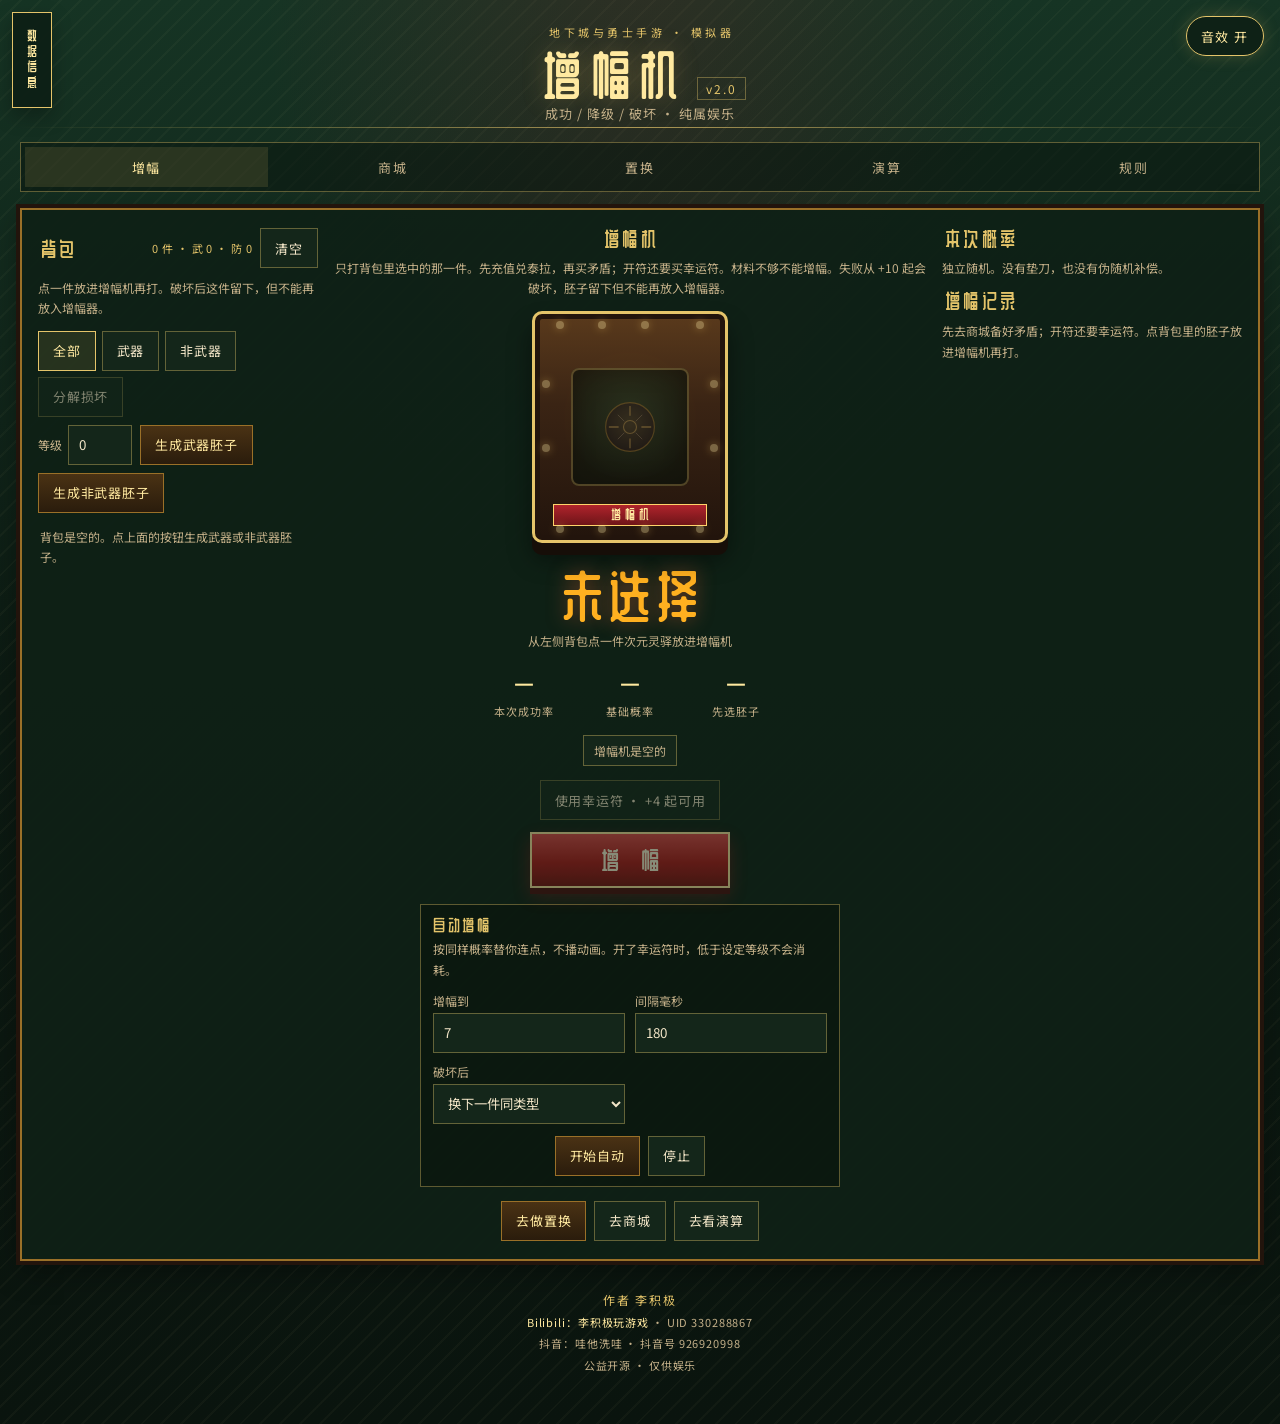
==== index.html @ d0765937 "Release v2.0 with coupon and tera shops, recharge wallet, and a data sidebar. Co-authored-by: Cursor" ====
<!DOCTYPE html>
<html lang="zh-CN">
<head>
  <meta charset="UTF-8" />
  <meta name="viewport" content="width=device-width, initial-scale=1.0, viewport-fit=cover" />
  <meta name="theme-color" content="#0c1a12" />
  <title>增幅机 · DNF 手游</title>
  <meta name="description" content="DNF 手游增幅机。只增幅次元灵驿，成功 / 降级 / 破坏。仅供娱乐。" />
  <link rel="preconnect" href="https://fonts.googleapis.com" />
  <link rel="preconnect" href="https://fonts.gstatic.com" crossorigin />
  <link href="https://fonts.googleapis.com/css2?family=Noto+Sans+SC:wght@400;600&family=ZCOOL+QingKe+HuangYou&display=swap" rel="stylesheet" />
  <link rel="stylesheet" href="css/styles.css" />
</head>
<body>
  <button type="button" class="sfx-toggle" id="btn-sfx" title="循环：开 / 低 / 关">音效 开</button>
  <aside class="hud-sidebar is-min" id="hudSidebar">
    <button type="button" class="hud-rail" id="btnHudRail" aria-expanded="false" title="展开数据信息">
      <span>数据信息</span>
    </button>
    <div class="hud-sidebar-panel">
      <div class="hud-sidebar-top">
        <strong>数据信息</strong>
        <button type="button" class="hud-fold" id="btnHudFold">收起</button>
      </div>
      <section class="hud-section">
        <h3>资产</h3>
        <div class="wallet-list" id="assetBox">
          <div class="pill">点券 <span class="num" id="walCoupon">0</span></div>
          <div class="pill">装扮合成器 <span class="num" id="walSynth">0</span></div>
          <div class="pill">持有泰拉 <span class="num" id="walTera">0</span></div>
          <div class="pill">矛盾 <span class="num" id="walCrystal">0</span></div>
          <div class="pill">幸运符 <span class="num" id="walCharm">0</span></div>
          <div class="pill">已充值 RMB <span class="num" id="walRmb">0</span></div>
          <button type="button" class="btn danger hud-clear" id="btnClearWallet">清空资产</button>
        </div>
      </section>
      <section class="hud-section">
        <h3>消耗统计</h3>
        <div class="wallet-list" id="spentBox">
          <div class="pill">已消耗矛盾 <span class="num" id="spentCrystal">0</span></div>
          <div class="pill">已消耗幸运符 <span class="num" id="spentCharm">0</span></div>
          <div class="pill">预估消耗泰拉 <span class="num" id="spentTera">0</span></div>
          <div class="pill">约等于装扮合成器 <span class="num" id="spentSynth">—</span></div>
          <div class="pill">预估消耗 RMB <span class="num" id="spentRmb">—</span></div>
        </div>
      </section>
    </div>
  </aside>
  <div class="hud-backdrop" id="hudBackdrop" hidden></div>
  <div class="app">
    <header class="hero">
      <div class="eyebrow">地下城与勇士手游 · 模拟器</div>
      <div class="hero-title">
        <h1>增幅机</h1>
        <span class="ver">v2.0</span>
      </div>
      <p>成功 / 降级 / 破坏 · 纯属娱乐</p>
    </header>
    <div class="ornament"></div>

    <nav class="tabs">
      <button class="active" data-tab="amp">增幅</button>
      <button data-tab="shop">商城</button>
      <button data-tab="swap">置换</button>
      <button data-tab="calc">演算</button>
      <button data-tab="rules">规则</button>
    </nav>

    <section id="panel-amp" class="panel active">
      <div class="layout">
        <div class="col bag-col">
          <div class="bag-head">
            <h2>背包</h2>
            <span class="bag-summary" id="bagSummary"></span>
            <button type="button" class="btn danger" id="btnClear">清空</button>
          </div>
          <p class="hint">点一件放进增幅机再打。破坏后这件留下，但不能再放入增幅器。</p>
          <div class="bag-filters">
            <button type="button" class="btn active" data-bag-filter="all">全部</button>
            <button type="button" class="btn" data-bag-filter="weapon">武器</button>
            <button type="button" class="btn" data-bag-filter="gear">非武器</button>
            <button type="button" class="btn danger" id="btnDropBroken" disabled>分解损坏</button>
          </div>
          <div class="btn-row gen-row">
            <label class="gen-lv">等级
              <input type="number" id="genLevel" min="0" max="20" value="0" />
            </label>
            <button type="button" class="btn gold" id="btnGenW">生成武器胚子</button>
            <button type="button" class="btn gold" id="btnGenG">生成非武器胚子</button>
          </div>
          <div id="inventory" class="inventory"></div>
        </div>

        <div class="forge" id="stage">
          <div class="forge-title">增幅机</div>
          <p class="hint">只打背包里选中的那一件。先充值兑泰拉，再买矛盾；开符还要买幸运符。材料不够不能增幅。失败从 +10 起会破坏，胚子留下但不能再放入增幅器。</p>
          <div class="result-pop" id="pop"></div>
          <div class="altar empty" id="eqIcon">
            <div class="altar-marquee" aria-hidden="true">
              <i></i><i></i><i></i><i></i><i></i><i></i>
              <i></i><i></i><i></i><i></i><i></i><i></i>
            </div>
            <div class="altar-glow"></div>
            <div class="altar-core">
              <svg id="eqSvg" viewBox="0 0 96 96" fill="none"></svg>
            </div>
            <div class="altar-base">增幅机</div>
          </div>
          <div class="amp-lv num" id="ampLv">+0</div>
          <div class="amp-sub" id="ampSub"></div>
          <div class="rate-box">
            <div><b class="num" id="rateNow">100%</b><span>本次成功率</span></div>
            <div><b class="num" id="rateBase">100%</b><span>基础概率</span></div>
            <div><b class="num" id="failTxt">必成</b><span id="failHint">本档必成</span></div>
          </div>
          <div class="costs" id="costRow"></div>
          <div class="btn-row center-row">
            <button type="button" class="btn" id="btnCharm">使用幸运符 · 关</button>
          </div>
          <button type="button" class="btn gold btn-amp" id="btnAmp">增 幅</button>
          <div class="auto-box">
            <div class="auto-head">自动增幅</div>
            <p class="hint">按同样概率替你连点，不播动画。开了幸运符时，低于设定等级不会消耗。</p>
            <div class="form-grid auto-grid">
              <label>增幅到
                <input type="number" id="autoTarget" min="1" max="20" value="7" />
              </label>
              <label>间隔毫秒
                <input type="number" id="autoDelay" min="0" max="2000" value="180" />
              </label>
              <label id="autoCharmFromWrap" hidden>几级前不用符
                <input type="number" id="autoCharmFrom" min="0" max="20" value="4" />
              </label>
              <label>破坏后
                <select id="autoDestroy">
                  <option value="replace">换下一件同类型</option>
                  <option value="stop">停止</option>
                </select>
              </label>
            </div>
            <div class="btn-row center-row tight-row">
              <button type="button" class="btn gold" id="btnAuto">开始自动</button>
              <button type="button" class="btn" id="btnStop">停止</button>
            </div>
          </div>
          <div class="btn-row center-row jump-row">
            <button type="button" class="btn gold" data-go-tab="swap">去做置换</button>
            <button type="button" class="btn" data-go-tab="shop">去商城</button>
            <button type="button" class="btn" data-go-tab="calc">去看演算</button>
          </div>
        </div>

        <div class="side">
          <h2>本次概率</h2>
          <p class="hint" id="oddsHint">独立随机。没有垫刀，也没有伪随机补偿。</p>
          <h2>增幅记录</h2>
          <div id="log" class="history"></div>
        </div>
      </div>
    </section>

    <section id="panel-shop" class="panel">
      <div class="block">
        <h2>行情</h2>
        <p class="hint">自己填单价，保存后全局生效。合成器标价打 9 折是到手泰拉；矛盾和幸运符按这里的单价用泰拉买。</p>
        <p class="market-summary" id="marketSummary"></p>
        <div class="market-grid">
          <label>矛盾价值泰拉
            <input type="number" id="mktCrystal" min="0" step="1" inputmode="decimal" />
          </label>
          <label>幸运符价值泰拉
            <input type="number" id="mktCharm" min="0" step="1" inputmode="decimal" />
          </label>
          <label>装扮合成器价值泰拉
            <input type="number" id="mktSynth" min="0" step="1" inputmode="decimal" />
          </label>
        </div>
        <div class="btn-row tight-row">
          <button type="button" class="btn gold" id="btnMarketOk">保存行情</button>
        </div>
      </div>
      <div class="block">
        <h2>假充值</h2>
        <p class="hint">点一下立刻到账，不走真实支付。</p>
        <div class="recharge-grid" id="rechargeBox"></div>
      </div>
      <div class="block" id="shopBuyArea">
        <h2>点券商城</h2>
        <p class="hint">用点券买。当前只卖装扮合成器，后续商品也加在这里。</p>
        <div class="goods-grid" id="shopGoodsCoupon"></div>
        <h2 class="block-sub">泰拉商城</h2>
        <p class="hint">用持有泰拉买。单价按上面行情，没填的买不了。</p>
        <div class="goods-grid" id="shopGoodsTera"></div>
      </div>
      <div class="block">
        <h2>兑换泰拉</h2>
        <p class="hint">用装扮合成器兑泰拉。到手 = 合成器价值泰拉 × 0.9。先保存行情再兑。</p>
        <div class="exchange-box">
          <p class="exchange-meta" id="exPreview"></p>
          <div class="exchange-row">
            <label>兑换数量
              <input type="number" id="exQty" min="1" max="999" value="1" inputmode="numeric" />
            </label>
            <button type="button" class="btn gold" id="btnExchange">兑换泰拉</button>
          </div>
        </div>
      </div>
    </section>

    <section id="panel-swap" class="panel">
      <h2>增幅等级置换</h2>
      <p class="hint">点每个部位上的「置换」，从背包里选一件同类型且等级更高的胚子。等级数字可以自己改，方便试。互换后双方对调，胚子留在背包里。</p>
      <p class="hint" id="swapPickHint">点下面的部位开始选。</p>
      <div class="slots" id="slotGrid"></div>
      <div class="btn-row jump-row">
        <button type="button" class="btn" data-go-tab="amp">回增幅机</button>
      </div>
    </section>

    <section id="panel-calc" class="panel">
      <h2>期望消耗演算</h2>
      <p class="hint">按你填的类型、件数、起始和目标来算。破坏后新胚子从 0 重来；置换后胚子回到起始等级，下一件接着打。开了幸运符时，低于设定等级不会消耗。中位数比平均数更接近普通人的花费。泰拉、合成器和人民币按行情里填的单价折算。</p>
      <div class="preset-grid" id="mcPresets"></div>
      <div class="form-grid">
        <label>胚子类型
          <select id="mcType">
            <option value="weapon">武器</option>
            <option value="gear">非武器</option>
          </select>
        </label>
        <label>演算几件
          <input type="number" id="mcCount" min="1" max="12" value="1" />
        </label>
        <label>起始等级
          <input type="number" id="mcStart" min="0" max="19" value="0" />
        </label>
        <label>目标等级
          <input type="number" id="mcTarget" min="1" max="20" value="10" />
        </label>
        <label>模拟次数
          <select id="mcRuns"></select>
        </label>
        <label id="mcCharmFromWrap" hidden>几级前不用符
          <input type="number" id="mcCharmFrom" min="0" max="20" value="4" />
        </label>
      </div>
      <div class="btn-row">
        <button type="button" class="btn" id="btnMcCharm">演算用幸运符 · 关</button>
        <button type="button" class="btn gold" id="btnMc">计算期望</button>
      </div>
      <div class="metric" id="mcOut"></div>
      <div class="mc-advice" id="mcAdvice" hidden></div>
    </section>

    <section id="panel-rules" class="panel">
      <h2>模拟规则</h2>
      <div class="rules">
        <p><b>对象</b>：装备不能直接增幅，只打次元灵驿，再把等级置换到身上。</p>
        <p><b>三种结果</b>：成功 +1；失败按档位降级或破坏。没有「维持」。破坏后胚子留在背包，不能再放进增幅机，材料不返还。0～3 必成；4～6 失败降 1 级；7～9 失败降 3 级；10 起失败破坏。</p>
        <p><b>幸运符</b>：+4 起可用。12 级前 +5%，12 上 13 起基础 20%、带符 22%。消耗：10 级前每级 1 张，10～12 每级 2 张，12～16 每级 4 张，16～20 每级 8 张。</p>
        <p><b>置换</b>：部位对应（武器胚子只能换武器），且胚子等级必须更高。互换后对调，胚子留下。</p>
        <p><b>矛盾消耗</b>：按规则表逐档扣除。灰色行为估算值。金币按矛盾×2000 计算。</p>
        <p><b>随机</b>：每次独立抽样，无垫刀、无补偿池。</p>
        <p><b>充值 / 商城</b>：假充值点一下到账点券。点券商城买装扮合成器，合成器打 9 折兑泰拉；泰拉商城按行情买矛盾和幸运符。增幅要先有对应材料，不够不能打。清空背包不会清资产。</p>
      </div>
      <div class="value-table-wrap">
        <table class="value-table" id="offTable"></table>
      </div>
    </section>

    <footer class="note">
      <p class="note-author">作者 李积极</p>
      <p><a href="https://space.bilibili.com/330288867" target="_blank" rel="noopener noreferrer">Bilibili：李积极玩游戏</a> · UID 330288867</p>
      <p>抖音：哇他洗哇 · 抖音号 926920998</p>
      <p>公益开源 · 仅供娱乐</p>
    </footer>
  </div>

  <div class="swap-overlay" id="swapOverlay" hidden>
    <div class="swap-overlay-bg" id="swapOverlayBg"></div>
    <div class="swap-pick-card">
      <div class="swap-pick-head">
        <h3 id="swapPickTitle">选择胚子</h3>
        <p class="hint" id="swapPickSub"></p>
      </div>
      <div class="swap-pick-list" id="swapPickList"></div>
      <button type="button" class="btn" id="btnCloseSwapPick">取消</button>
    </div>
  </div>
  <div class="max20-flash" id="max20Flash" hidden>
    <div class="fx-burst max20-burst"></div>
    <div class="fx-burst max20-burst-2"></div>
    <div class="fx-rays max20-rays"></div>
    <div class="fx-ring max20-ring"></div>
    <div class="fx-ring max20-ring delay-a"></div>
    <div class="fx-ring max20-ring delay-b"></div>
    <div class="max20-sparks" id="max20Sparks"></div>
    <div class="max20-mark-wrap">
      <div class="max20-mark-sub">增幅盖印</div>
      <div class="max20-mark">+20</div>
      <div class="max20-mark-foot">MAX AMPLIFY</div>
    </div>
  </div>
  <div class="toast" id="toast"></div>
  <div class="amp-overlay" id="ampOverlay" hidden>
    <div class="amp-overlay-bg" id="ampOverlayBg"></div>
    <div class="amp-anim" id="ampAnim">
      <div class="amp-rings">
        <i></i><i></i><i></i>
      </div>
      <div class="amp-anim-title">增幅中</div>
      <div class="amp-anim-meta" id="ampAnimMeta"></div>
      <button type="button" class="btn" id="btnSkipAnim">跳过动画</button>
    </div>
    <div class="amp-result" id="ampResult" hidden>
      <div class="amp-result-card" id="ampResultCard">
        <div class="amp-result-seal" id="ampResultSeal"></div>
        <div class="amp-result-eyebrow" id="ampResultEyebrow">增幅结果</div>
        <div class="amp-result-title" id="ampResultTitle"></div>
        <div class="amp-result-lv num" id="ampResultLv">
          <span id="ampResultFrom"></span>
          <em id="ampResultArrow">→</em>
          <span id="ampResultTo"></span>
        </div>
        <div class="amp-result-meta" id="ampResultMeta"></div>
        <button type="button" class="btn gold" id="btnCloseResult">确定</button>
      </div>
    </div>
  </div>
  <script src="js/config.js"></script>
  <script src="js/data.js"></script>
  <script src="js/engine.js"></script>
  <script src="js/sfx.js"></script>
  <script src="js/app.js"></script>
</body>
</html>
---- css/styles.css ----
:root {
  --bg-0: #0c1a12;
  --bg-1: #12301f;
  --wood: #3a2414;
  --wood-deep: #22140c;
  --ink: #f3e6c8;
  --ink-dim: #c4b089;
  --gold: #e4c46a;
  --gold-bright: #ffe9a0;
  --gold-deep: #9a7028;
  --line: rgba(228, 196, 106, 0.38);
  --panel: rgba(14, 32, 22, 0.94);
  --danger: #ff5a5a;
  --ok: #8fd18f;
  --down: #8ab4ff;
  --amp: #ffb020;
  --felt-red: #8a1c24;
  --display: "ZCOOL QingKe HuangYou", "Noto Sans SC", sans-serif;
}

* { box-sizing: border-box; margin: 0; padding: 0; }
html { -webkit-text-size-adjust: 100%; text-size-adjust: 100%; }
html, body {
  min-height: 100%;
  color: var(--ink);
  font-family: "Noto Sans SC", "Source Han Sans SC", "PingFang SC", sans-serif;
  background:
    radial-gradient(ellipse at 50% -10%, rgba(138, 28, 36, 0.22), transparent 42%),
    repeating-linear-gradient(135deg, rgba(255, 233, 160, 0.03) 0 2px, transparent 2px 14px),
    linear-gradient(180deg, #163424 0%, #0c1a12 48%, #0a140e 100%);
}
body { overflow-x: hidden; }
button, a, input, select { -webkit-tap-highlight-color: transparent; }
.num { font-variant-numeric: tabular-nums; }

.app {
  position: relative;
  z-index: 1;
  max-width: 1440px;
  margin: 0 auto;
  padding: 16px 20px 48px;
}

.ornament {
  height: 1px;
  background: linear-gradient(90deg, transparent, var(--gold), transparent);
  opacity: 0.7;
}

header.hero {
  display: flex;
  flex-direction: column;
  align-items: center;
  text-align: center;
  width: 100%;
  padding: 8px 8px 4px;
}
header.hero .eyebrow {
  letter-spacing: 0.32em;
  text-indent: 0.32em;
  font-size: 11px;
  color: var(--gold);
}
.hero-title {
  display: flex;
  align-items: baseline;
  justify-content: center;
  gap: 10px;
  flex-wrap: wrap;
  margin: 8px 0 4px;
}
header.hero h1 {
  font-family: var(--display);
  font-size: clamp(28px, 6vw, 52px);
  font-weight: 400;
  letter-spacing: 0.16em;
  text-indent: 0.16em;
  color: var(--gold-bright);
  text-shadow: 0 0 24px rgba(214, 177, 90, 0.28);
}
header.hero .ver {
  font-size: 12px;
  letter-spacing: 0.16em;
  color: var(--gold);
  border: 1px solid var(--line);
  padding: 2px 8px;
}
header.hero p {
  color: var(--ink-dim);
  font-size: 13px;
  letter-spacing: 0.08em;
}
.hud-sidebar {
  position: fixed;
  z-index: 25;
  top: max(12px, env(safe-area-inset-top));
  left: max(12px, env(safe-area-inset-left));
  display: flex;
  align-items: stretch;
  max-height: calc(100dvh - 24px - env(safe-area-inset-top) - env(safe-area-inset-bottom));
}
.hud-rail {
  appearance: none;
  width: 40px;
  flex: 0 0 40px;
  border: 1px solid var(--gold);
  background: rgba(14, 32, 22, 0.96);
  color: var(--gold-bright);
  font: inherit;
  font-family: var(--display);
  font-size: 13px;
  letter-spacing: 0.2em;
  cursor: pointer;
  display: flex;
  flex-direction: column;
  align-items: center;
  justify-content: center;
  gap: 20px;
  padding: 16px 0;
  box-shadow: 0 8px 20px rgba(0, 0, 0, 0.28);
}
.hud-rail span {
  writing-mode: vertical-rl;
  text-orientation: mixed;
}
.hud-sidebar-panel {
  display: none;
  width: min(260px, calc(100vw - 64px));
  max-height: inherit;
  overflow: auto;
  -webkit-overflow-scrolling: touch;
  background: rgba(14, 32, 22, 0.97);
  border: 1px solid var(--gold);
  border-left: 0;
  box-shadow: 0 8px 24px rgba(0, 0, 0, 0.32);
  padding: 12px;
}
.hud-sidebar:not(.is-min) .hud-sidebar-panel { display: block; }
.hud-backdrop {
  position: fixed;
  inset: 0;
  z-index: 24;
  background: rgba(6, 8, 10, 0.42);
}
.hud-sidebar-top {
  display: flex;
  align-items: center;
  justify-content: space-between;
  gap: 8px;
  margin-bottom: 12px;
}
.hud-sidebar-top strong {
  font-family: var(--display);
  font-weight: 400;
  letter-spacing: 0.18em;
  color: var(--gold-bright);
}
.hud-fold {
  appearance: none;
  border: 1px solid var(--line);
  background: #14261a;
  color: var(--ink);
  min-height: 36px;
  padding: 6px 12px;
  font: inherit;
  font-size: 12px;
  cursor: pointer;
}
.hud-fold:hover {
  border-color: var(--gold);
  color: var(--gold-bright);
}
.hud-section + .hud-section { margin-top: 16px; }
.hud-section h3 {
  font-family: var(--display);
  font-size: 15px;
  font-weight: 400;
  letter-spacing: 0.16em;
  color: var(--gold);
  margin-bottom: 8px;
}
.hud-section .wallet-list { margin-bottom: 0; }
.hud-section .pill {
  min-width: 0;
  justify-content: space-between;
  gap: 8px;
}
.hud-clear {
  width: 100%;
  justify-content: center;
  margin-top: 4px;
}

.market-summary {
  margin: 0 0 10px;
  font-size: 12px;
  color: var(--gold);
  letter-spacing: 0.04em;
  line-height: 1.6;
}
.market-grid {
  display: grid;
  grid-template-columns: repeat(3, 1fr);
  gap: 10px;
  margin: 4px 0 12px;
}
.market-grid label {
  display: flex;
  flex-direction: column;
  gap: 4px;
  font-size: 12px;
  color: var(--ink-dim);
}
.market-grid input {
  background: #14261a;
  border: 1px solid var(--line);
  color: var(--ink);
  min-height: 40px;
  padding: 8px 10px;
  font-family: inherit;
}
.market-actions {
  margin: 0;
}

.block {
  border: 1px solid var(--line);
  background: rgba(10, 22, 16, 0.5);
  padding: 14px 12px 12px;
  margin-bottom: 14px;
}
.block:last-child { margin-bottom: 0; }
.block .hint { margin-bottom: 10px; }
.block-sub { margin-top: 18px; }
.block .recharge-grid,
.block .goods-grid { margin-bottom: 0; }
.block .goods-grid + .block-sub { margin-top: 20px; }
.recharge-grid,
.goods-grid {
  display: grid;
  grid-template-columns: repeat(4, 1fr);
  gap: 10px;
  margin-bottom: 22px;
}
.recharge-card,
.goods-card {
  border: 1px solid var(--line);
  background: #14261a;
  padding: 14px 12px;
  text-align: center;
}
.recharge-card {
  appearance: none;
  color: inherit;
  font: inherit;
  min-height: 84px;
  cursor: pointer;
  transition: 0.15s ease;
}
.recharge-card:hover,
.recharge-card:focus-visible {
  border-color: var(--gold);
  box-shadow: inset 0 0 16px rgba(214, 177, 90, 0.12);
  transform: translateY(-1px);
}
.recharge-card .rmb {
  display: block;
  font-family: var(--display);
  font-size: 22px;
  letter-spacing: 0.08em;
  color: var(--gold-bright);
  margin-bottom: 4px;
}
.recharge-card .coupon {
  font-size: 12px;
  color: var(--ink-dim);
}
.goods-card {
  display: flex;
  flex-direction: column;
  align-items: stretch;
  gap: 8px;
  text-align: left;
}
.goods-card h3 {
  font-family: var(--display);
  font-size: 18px;
  font-weight: 400;
  letter-spacing: 0.1em;
  color: var(--gold-bright);
}
.goods-card .goods-desc {
  font-size: 12px;
  color: var(--ink-dim);
  line-height: 1.6;
}
.goods-card .goods-price {
  font-size: 13px;
  color: var(--gold);
}
.goods-card .goods-buy {
  display: flex;
  gap: 8px;
  align-items: center;
}
.goods-card .goods-buy input {
  width: 80px;
  min-height: 40px;
  background: #0e1c14;
  border: 1px solid var(--line);
  color: var(--ink);
  padding: 8px 10px;
  font-family: inherit;
}
.exchange-box {
  border: 1px solid var(--line);
  background: #14261a;
  padding: 14px 12px;
}
.exchange-meta {
  font-size: 13px;
  color: var(--ink-dim);
  line-height: 1.7;
  margin-bottom: 12px;
}
.exchange-row {
  display: flex;
  flex-wrap: wrap;
  gap: 10px;
  align-items: flex-end;
}
.exchange-row label {
  display: flex;
  flex-direction: column;
  gap: 4px;
  font-size: 12px;
  color: var(--ink-dim);
}
.exchange-row input {
  width: 104px;
  min-height: 40px;
  background: #0e1c14;
  border: 1px solid var(--line);
  color: var(--ink);
  padding: 8px 10px;
  font-family: inherit;
}

.sfx-toggle {
  position: fixed;
  top: 16px;
  right: 16px;
  z-index: 40;
  min-height: 40px;
  border: 1px solid var(--gold);
  background: rgba(14, 32, 22, 0.94);
  color: var(--gold-bright);
  font: inherit;
  font-size: 13px;
  letter-spacing: 0.12em;
  padding: 8px 14px;
  border-radius: 999px;
  cursor: pointer;
  box-shadow: 0 0 16px rgba(214, 177, 90, 0.22);
}
.sfx-toggle.is-off {
  color: var(--ink-dim);
  border-color: rgba(154, 141, 116, 0.28);
}

.tabs {
  display: flex;
  justify-content: stretch;
  gap: 4px;
  margin: 14px 0 16px;
  flex-wrap: nowrap;
  overflow-x: auto;
  -webkit-overflow-scrolling: touch;
  padding: 4px;
  border: 1px solid var(--line);
  background: rgba(10, 22, 16, 0.55);
}
.tabs button {
  appearance: none;
  flex: 1 0 auto;
  min-width: 64px;
  min-height: 40px;
  border: 0;
  background: transparent;
  color: var(--ink-dim);
  padding: 8px 14px;
  letter-spacing: 0.14em;
  font-size: 13px;
  cursor: pointer;
  font-family: inherit;
  transition: 0.2s ease;
}
.tabs button.active,
.tabs button:hover {
  color: var(--gold-bright);
  background: rgba(214, 177, 90, 0.14);
}

.panel {
  display: none;
  background: var(--panel);
  border: 2px solid var(--gold-deep);
  padding: 18px 16px;
  position: relative;
  box-shadow: 0 0 0 4px var(--wood-deep), 0 10px 28px rgba(0, 0, 0, 0.35);
}
.panel::before,
.panel::after {
  content: "";
  position: absolute;
  width: 14px;
  height: 14px;
  border: 1px solid var(--gold-deep);
}
.panel::before { top: -1px; left: -1px; border-right: 0; border-bottom: 0; }
.panel::after { bottom: -1px; right: -1px; border-left: 0; border-top: 0; }
.panel.active { display: block; }

.layout {
  display: grid;
  grid-template-columns: 280px 1fr 300px;
  gap: 16px;
}
.layout > * { min-width: 0; }
.col h2, .side h2, .forge-title, .panel > h2, .block h2 {
  font-family: var(--display);
  font-size: 20px;
  font-weight: 400;
  letter-spacing: 0.16em;
  text-indent: 0.16em;
  color: var(--gold);
  margin-bottom: 10px;
}

.hint {
  font-size: 12px;
  color: var(--ink-dim);
  line-height: 1.7;
  margin-bottom: 12px;
}

.btn-row {
  display: flex;
  flex-wrap: wrap;
  gap: 8px;
  margin-bottom: 12px;
}
.center-row { justify-content: center; }
.tight-row { margin-bottom: 0; }
.jump-row { justify-content: center; margin-top: 14px; margin-bottom: 0; }
.gen-lv {
  display: inline-flex;
  align-items: center;
  gap: 6px;
  font-size: 12px;
  color: var(--ink-dim);
}
.gen-lv input {
  width: 64px;
  min-height: 40px;
  background: #14261a;
  border: 1px solid var(--line);
  color: var(--ink);
  padding: 8px 10px;
  font-family: inherit;
}

button.btn, select.btn, label.check {
  appearance: none;
  border: 1px solid var(--line);
  background: #14261a;
  color: var(--ink);
  min-height: 40px;
  padding: 8px 14px;
  font-size: 13px;
  letter-spacing: 0.06em;
  cursor: pointer;
  font-family: inherit;
  transition: 0.15s ease;
}
button.btn:hover {
  border-color: var(--gold);
  color: var(--gold-bright);
}
button.btn.gold {
  border-color: var(--gold-deep);
  color: var(--gold-bright);
  background: linear-gradient(180deg, #4a3214, #2a1c0c);
}
button.btn.gold:hover { box-shadow: 0 0 18px rgba(214, 177, 90, 0.25); }
button.btn.active {
  border-color: var(--gold);
  color: var(--gold-bright);
  background: rgba(214, 177, 90, 0.12);
}
button.btn.danger:hover { color: var(--danger); border-color: var(--danger); }
button.btn:disabled {
  opacity: 0.5;
  cursor: not-allowed;
  pointer-events: none;
}

label.check {
  display: inline-flex;
  align-items: center;
  gap: 8px;
  cursor: pointer;
}
label.check input { accent-color: var(--gold); }

.forge { text-align: center; position: relative; min-height: 460px; }

.altar {
  position: relative;
  width: 196px;
  height: 232px;
  margin: 8px auto 24px;
  display: grid;
  place-items: center;
  background: linear-gradient(180deg, #5a3a1c 0%, #3a2414 40%, #22140c 100%);
  border: 3px solid var(--gold);
  border-radius: 10px;
  box-shadow:
    inset 0 0 0 5px var(--wood-deep),
    0 12px 0 #160e08,
    0 16px 24px rgba(0, 0, 0, 0.45);
}
.altar-marquee {
  position: absolute;
  inset: 7px;
  pointer-events: none;
  z-index: 3;
}
.altar-marquee i {
  position: absolute;
  width: 8px;
  height: 8px;
  border-radius: 50%;
  background: #ffe9a0;
  box-shadow: 0 0 8px #ffd36b;
  animation: lamp 0.64s steps(2) infinite;
}
.altar-marquee i:nth-child(odd) { animation-delay: 0.32s; }
.altar-marquee i:nth-child(1) { top: 0; left: 8%; }
.altar-marquee i:nth-child(2) { top: 0; left: 32%; }
.altar-marquee i:nth-child(3) { top: 0; left: 56%; }
.altar-marquee i:nth-child(4) { top: 0; right: 8%; }
.altar-marquee i:nth-child(5) { top: 28%; right: 0; }
.altar-marquee i:nth-child(6) { top: 58%; right: 0; }
.altar-marquee i:nth-child(7) { bottom: 0; right: 8%; }
.altar-marquee i:nth-child(8) { bottom: 0; left: 56%; }
.altar-marquee i:nth-child(9) { bottom: 0; left: 32%; }
.altar-marquee i:nth-child(10) { bottom: 0; left: 8%; }
.altar-marquee i:nth-child(11) { top: 58%; left: 0; }
.altar-marquee i:nth-child(12) { top: 28%; left: 0; }
@keyframes lamp {
  0%, 49% { opacity: 1; }
  50%, 100% { opacity: 0.22; }
}
.altar.empty .altar-marquee i { animation: none; opacity: 0.35; }

.altar-glow {
  position: absolute;
  inset: 28px 24px 46px;
  border-radius: 8px;
  background: radial-gradient(circle, rgba(228, 196, 106, 0.22), transparent 70%);
  filter: blur(6px);
  pointer-events: none;
}
.altar-core {
  position: relative;
  z-index: 2;
  width: 118px;
  height: 118px;
  display: grid;
  place-items: center;
  border-radius: 8px;
  background:
    radial-gradient(circle at 50% 40%, rgba(22, 52, 34, 0.95), #07140c 72%);
  box-shadow:
    inset 0 0 0 2px rgba(228, 196, 106, 0.45),
    inset 0 0 22px rgba(0, 0, 0, 0.45);
}
.altar-core svg { width: 78px; height: 78px; }
.altar-base {
  position: absolute;
  left: 18px;
  right: 18px;
  bottom: 14px;
  height: 22px;
  background: linear-gradient(180deg, #b0242c, #6e1418);
  border: 1px solid #ffd36b;
  color: #ffe9a0;
  font-family: var(--display);
  font-size: 13px;
  letter-spacing: 0.28em;
  text-indent: 0.28em;
  line-height: 20px;
  text-align: center;
}

.altar.empty .altar-glow { opacity: 0.28; }
.altar.empty .altar-core { opacity: 0.6; }

.altar.weapon .altar-core {
  box-shadow:
    inset 0 0 0 2px rgba(228, 196, 106, 0.55),
    0 0 18px rgba(228, 196, 106, 0.16);
}
.altar.gear .altar-core {
  box-shadow:
    inset 0 0 0 2px rgba(160, 180, 160, 0.45),
    0 0 16px rgba(80, 140, 100, 0.12);
}

.altar.s1 .altar-glow { background: radial-gradient(circle, rgba(214, 60, 60, 0.38), transparent 70%); }
.altar.s1 .altar-core { box-shadow: inset 0 0 0 2px rgba(255, 90, 70, 0.55), 0 0 20px rgba(214, 60, 60, 0.25); }
.altar.s2 .altar-glow { background: radial-gradient(circle, rgba(255, 70, 70, 0.5), transparent 70%); }
.altar.s2 .altar-core { box-shadow: inset 0 0 0 2px rgba(255, 90, 70, 0.7), 0 0 24px rgba(255, 70, 70, 0.3); }
.altar.s3 .altar-glow { background: radial-gradient(circle, rgba(255, 120, 60, 0.55), transparent 70%); }
.altar.s3 .altar-core { box-shadow: inset 0 0 0 2px rgba(255, 140, 70, 0.7), 0 0 26px rgba(255, 120, 60, 0.32); }
.altar.s4 .altar-glow { background: radial-gradient(circle, rgba(240, 200, 80, 0.55), transparent 70%); }
.altar.s4 .altar-core { box-shadow: inset 0 0 0 2px rgba(243, 217, 138, 0.8), 0 0 28px rgba(240, 200, 80, 0.35); }
.altar.s5 .altar-glow { background: radial-gradient(circle, rgba(255, 255, 240, 0.5), rgba(243, 217, 138, 0.2) 40%, transparent 72%); }
.altar.s5 .altar-core { box-shadow: inset 0 0 0 2px #f4f0e0, 0 0 30px rgba(255, 255, 255, 0.3); }

.altar.glow-green { --frame: #3ecf7a; --frame-rgb: 62, 207, 122; }
.altar.glow-violet { --frame: #b56bff; --frame-rgb: 181, 107, 255; }
.altar.glow-pink { --frame: #ff6bb5; --frame-rgb: 255, 107, 181; }
.altar.glow-gold { --frame: #f3d98a; --frame-rgb: 243, 217, 138; }
.altar.glow-prism { --frame: #ffd36b; --frame-rgb: 255, 214, 120; }
.altar.glow-green .altar-core,
.altar.glow-violet .altar-core,
.altar.glow-pink .altar-core,
.altar.glow-gold .altar-core,
.altar.glow-prism .altar-core {
  box-shadow:
    inset 0 0 0 2px var(--frame),
    0 0 0 1px rgba(var(--frame-rgb), 0.45),
    0 0 20px rgba(var(--frame-rgb), 0.38);
}
.altar.glow-green .altar-glow,
.altar.glow-violet .altar-glow,
.altar.glow-pink .altar-glow,
.altar.glow-gold .altar-glow {
  background: radial-gradient(circle, rgba(var(--frame-rgb), 0.42), transparent 70%);
}
.altar.glow-prism .altar-core {
  box-shadow:
    inset 0 0 0 2px #ffe38a,
    0 0 0 1px rgba(255, 154, 213, 0.5),
    0 0 16px rgba(255, 107, 181, 0.4),
    0 0 28px rgba(126, 200, 255, 0.28);
}
.altar.glow-prism .altar-glow {
  background:
    radial-gradient(circle at 35% 40%, rgba(255, 107, 154, 0.35), transparent 55%),
    radial-gradient(circle at 70% 55%, rgba(126, 200, 255, 0.32), transparent 55%),
    radial-gradient(circle, rgba(255, 227, 138, 0.28), transparent 70%);
}

.amp-lv {
  font-family: var(--display);
  font-size: 56px;
  letter-spacing: 0.08em;
  text-indent: 0.08em;
  color: var(--amp);
  text-shadow: 0 0 20px rgba(255, 106, 61, 0.4);
  line-height: 1;
  margin-top: 4px;
}
.amp-sub {
  color: var(--ink-dim);
  font-size: 12px;
  margin: 8px 0 14px;
  line-height: 1.7;
}
.amp-sub em { color: var(--gold-bright); font-style: normal; }

.rate-box {
  display: flex;
  justify-content: center;
  gap: 18px;
  margin-bottom: 14px;
}
.rate-box div { min-width: 88px; }
.rate-box b {
  display: block;
  font-size: 22px;
  color: var(--gold-bright);
}
.rate-box span { font-size: 11px; color: var(--ink-dim); letter-spacing: 0.08em; }

.costs {
  display: flex;
  justify-content: center;
  gap: 8px;
  flex-wrap: wrap;
  margin-bottom: 14px;
}
.cost {
  border: 1px solid var(--line);
  background: #14261a;
  padding: 6px 10px;
  font-size: 12px;
  color: var(--ink-dim);
}
.cost strong { color: var(--gold-bright); }
.cost.is-short,
.cost.is-short strong { color: var(--danger); }

button.btn.gold.btn-amp {
  min-width: 200px;
  padding: 14px 36px;
  font-size: 24px;
  letter-spacing: 0.36em;
  text-indent: 0.36em;
  font-family: var(--display);
  border-width: 2px;
  border-color: var(--gold-bright);
  color: #fff6d8;
  background: linear-gradient(180deg, #e04848, #b01818 55%, #7a1010);
  box-shadow: 0 6px 0 #4a0c0c, 0 8px 18px rgba(176, 24, 24, 0.45);
}
button.btn.gold.btn-amp:hover {
  color: #fff6d8;
  box-shadow: 0 4px 0 #4a0c0c, 0 8px 22px rgba(255, 90, 90, 0.4);
  transform: translateY(2px);
}

.auto-box {
  margin: 16px auto 0;
  max-width: 420px;
  text-align: left;
  border: 1px solid var(--line);
  background: rgba(10, 22, 14, 0.7);
  padding: 12px 12px 10px;
}
.auto-head {
  font-family: var(--display);
  letter-spacing: 0.16em;
  color: var(--gold);
  margin-bottom: 6px;
}
.auto-grid { grid-template-columns: 1fr 1fr; margin-bottom: 10px; }

.result-pop {
  position: absolute;
  top: 22%;
  left: 50%;
  transform: translate(-50%, -50%) scale(0.6);
  opacity: 0;
  pointer-events: none;
  font-family: var(--display);
  font-size: 42px;
  letter-spacing: 0.28em;
  z-index: 2;
}
.result-pop.show { animation: pop 0.85s ease forwards; }
.result-pop.ok { color: var(--gold-bright); }
.result-pop.down { color: var(--down); }
.result-pop.dead { color: var(--danger); }
@keyframes pop {
  0% { opacity: 0; transform: translate(-50%, -40%) scale(0.5); }
  25% { opacity: 1; transform: translate(-50%, -50%) scale(1.08); }
  70% { opacity: 1; }
  100% { opacity: 0; transform: translate(-50%, -70%) scale(1.15); }
}
.shake { animation: shake 0.35s ease; }
@keyframes shake {
  0%, 100% { transform: translateX(0); }
  25% { transform: translateX(-6px); }
  75% { transform: translateX(6px); }
}

.bag-head {
  display: flex;
  justify-content: space-between;
  align-items: center;
  gap: 8px;
  margin-bottom: 10px;
}
.bag-head h2 { margin-bottom: 0; flex: 1; }
.bag-summary {
  font-size: 11px;
  color: var(--gold);
  letter-spacing: 0.08em;
  white-space: nowrap;
}
.bag-filters {
  display: flex;
  gap: 6px;
  flex-wrap: wrap;
  align-items: center;
  margin-bottom: 8px;
}
.inventory {
  display: grid;
  gap: 8px;
  max-height: 48vh;
  overflow: auto;
  padding: 2px 4px 4px 2px;
}
.inventory::-webkit-scrollbar { width: 6px; }
.inventory::-webkit-scrollbar-thumb { background: var(--gold-deep); }

.embryo {
  border: 1px solid var(--line);
  background: linear-gradient(180deg, rgba(28, 48, 34, 0.96), rgba(10, 18, 12, 0.96));
  padding: 10px 10px 8px;
  position: relative;
  cursor: pointer;
  text-align: left;
  color: inherit;
  font: inherit;
  width: 100%;
  transition: border-color 0.18s ease, box-shadow 0.18s ease;
  overflow: hidden;
}
.embryo:hover { border-color: var(--gold); }
.embryo.selected {
  border-color: var(--gold-bright);
  box-shadow: 0 0 0 2px var(--gold), 0 0 18px rgba(214, 177, 90, 0.28);
}
.embryo.broken {
  cursor: default;
  opacity: 0.7;
  border-color: #5a3a3a;
}
.embryo.broken:hover { border-color: #7a4a4a; }
.embryo-ribbon {
  position: absolute;
  top: 0;
  right: 0;
  font-size: 11px;
  letter-spacing: 0.16em;
  padding: 3px 10px;
  background: var(--gold);
  color: #1a1006;
  font-weight: 600;
}
.embryo-ribbon.dead {
  background: #6a3a3a;
  color: #f0d8d8;
}
.embryo-name {
  font-family: var(--display);
  letter-spacing: 0.1em;
  font-size: 15px;
  color: var(--gold-bright);
}
.embryo.weapon .embryo-name { color: #ff8a6a; }
.embryo-lv-row {
  display: flex;
  align-items: baseline;
  justify-content: space-between;
  gap: 8px;
  margin-top: 2px;
}
.embryo-lv {
  color: var(--amp);
  font-family: var(--display);
  font-size: 22px;
}
.embryo-cost {
  font-size: 12px;
  color: var(--ink-dim);
  display: flex;
  flex-direction: column;
  align-items: flex-end;
  gap: 2px;
  text-align: right;
}
.embryo-cost b { color: var(--gold-bright); font-weight: 600; }
.embryo-meta {
  font-size: 11px;
  color: var(--ink-dim);
  margin: 4px 0 8px;
  line-height: 1.5;
}
.embryo-actions {
  display: flex;
  gap: 6px;
}
.embryo-actions .btn { flex: 1; }

.wallet-list { display: grid; gap: 6px; margin-bottom: 14px; }
.pill {
  border: 1px solid var(--line);
  background: #14261a;
  padding: 7px 10px;
  display: flex;
  justify-content: space-between;
  font-size: 12px;
  color: var(--ink-dim);
}
.pill span { color: var(--gold-bright); }

.slots {
  display: grid;
  grid-template-columns: repeat(4, 1fr);
  gap: 8px;
}
.slot {
  border: 1px solid var(--line);
  background: #14261a;
  color: var(--ink);
  padding: 10px 8px;
  text-align: left;
  font-family: inherit;
  display: flex;
  flex-direction: column;
  gap: 6px;
}
.slot .btn {
  width: 100%;
  margin-top: auto;
}
.slot.active {
  border-color: var(--gold);
  box-shadow: inset 0 0 16px rgba(214, 177, 90, 0.12);
}
.slot .n { font-size: 12px; color: var(--ink-dim); letter-spacing: 0.08em; }
.slot-lv {
  display: flex;
  align-items: center;
  gap: 2px;
  margin-top: 4px;
  color: var(--amp);
  font-family: var(--display);
  font-size: 20px;
  cursor: text;
}
.slot-lv input {
  width: 3.2em;
  min-width: 0;
  background: #0e1c12;
  border: 1px solid var(--line);
  color: var(--amp);
  font: inherit;
  font-size: 20px;
  padding: 2px 4px;
}

.swap-overlay {
  position: fixed;
  inset: 0;
  z-index: 30;
  display: none;
  align-items: center;
  justify-content: center;
  padding: max(12px, env(safe-area-inset-top)) max(12px, env(safe-area-inset-right)) max(12px, env(safe-area-inset-bottom)) max(12px, env(safe-area-inset-left));
}
.swap-overlay.show { display: flex; }
.swap-overlay[hidden] { display: none !important; }
.swap-overlay-bg {
  position: absolute;
  inset: 0;
  background: rgba(6, 5, 10, 0.78);
  backdrop-filter: blur(6px);
}
.swap-pick-card {
  position: relative;
  z-index: 1;
  width: min(440px, 100%);
  max-width: 100%;
  min-width: 0;
  max-height: min(78vh, 640px);
  display: flex;
  flex-direction: column;
  border: 2px solid var(--gold-deep);
  background: var(--panel);
  box-shadow: 0 0 0 4px var(--wood-deep), 0 12px 28px rgba(0, 0, 0, 0.45);
  padding: 14px 12px 10px;
  box-sizing: border-box;
}
.swap-pick-head h3 {
  font-family: var(--display);
  font-size: clamp(18px, 5vw, 22px);
  font-weight: 400;
  letter-spacing: 0.12em;
  text-indent: 0.12em;
  color: var(--gold-bright);
  margin-bottom: 4px;
  overflow-wrap: anywhere;
}
.swap-pick-head .hint { margin-bottom: 10px; overflow-wrap: anywhere; }
.swap-pick-list {
  flex: 1 1 auto;
  min-height: 0;
  min-width: 0;
  overflow-x: hidden;
  overflow-y: auto;
  display: flex;
  flex-direction: column;
  align-items: stretch;
  gap: 8px;
  padding: 2px 2px 10px;
}
.swap-pick-list .embryo {
  flex: 0 0 auto;
  width: 100%;
  max-width: 100%;
  height: auto;
  overflow: visible;
  box-sizing: border-box;
}
.swap-pick-list .embryo-name {
  letter-spacing: 0.04em;
  overflow-wrap: anywhere;
}
.swap-pick-list .embryo-lv-row {
  flex-wrap: wrap;
}
.swap-pick-list .embryo-cost {
  align-items: flex-start;
  text-align: left;
  flex: 1 1 120px;
  min-width: 0;
  overflow-wrap: anywhere;
}
.swap-pick-list .embryo-actions .btn {
  width: 100%;
  white-space: normal;
  line-height: 1.4;
}
.embryo.swap-disabled {
  opacity: 0.55;
  cursor: default;
}
.swap-pick-card > .btn { align-self: center; min-width: 96px; }

.history {
  max-height: 280px;
  overflow: auto;
  font-size: 12px;
  line-height: 1.75;
  color: var(--ink-dim);
}
.history .ok { color: var(--gold-bright); }
.history .down { color: var(--down); }
.history .dead { color: var(--danger); }
.history .swap { color: #c9a6ff; }
.history::-webkit-scrollbar { width: 6px; }
.history::-webkit-scrollbar-thumb { background: var(--gold-deep); }

.form-grid {
  display: grid;
  grid-template-columns: 1fr 1fr;
  gap: 10px;
  margin-bottom: 12px;
}
.form-grid label {
  display: flex;
  flex-direction: column;
  gap: 4px;
  font-size: 12px;
  color: var(--ink-dim);
}
.form-grid label[hidden] { display: none !important; }
.form-grid select,
.form-grid input,
.field select,
.field input {
  background: #14261a;
  border: 1px solid var(--line);
  color: var(--ink);
  min-height: 40px;
  padding: 8px 10px;
  font-family: inherit;
}

.preset-grid {
  display: grid;
  grid-template-columns: 1fr 1fr;
  gap: 8px;
  margin-bottom: 14px;
}
.metric {
  display: grid;
  grid-template-columns: 1fr 1fr;
  gap: 8px;
  margin-top: 12px;
}
.metric .cell {
  border: 1px solid var(--line);
  background: #14261a;
  padding: 10px;
}
.metric span { display: block; font-size: 11px; color: var(--ink-dim); }
.metric b { display: block; color: var(--gold-bright); font-size: 20px; margin: 4px 0 6px; }
.metric small {
  display: block;
  font-size: 11px;
  line-height: 1.55;
  color: var(--ink-dim);
}

.mc-advice {
  margin-top: 16px;
  padding: 14px 16px 12px;
  border: 1px solid var(--gold);
  background: linear-gradient(180deg, rgba(228, 196, 106, 0.12), rgba(14, 32, 22, 0.7));
  text-align: center;
}
.mc-advice[hidden] { display: none !important; }
.mc-advice-kicker {
  font-size: 11px;
  letter-spacing: 0.28em;
  text-indent: 0.28em;
  color: var(--gold);
  margin-bottom: 6px;
}
.mc-advice-title {
  font-family: var(--display);
  font-size: clamp(18px, 3vw, 24px);
  letter-spacing: 0.08em;
  color: var(--gold-bright);
  margin-bottom: 10px;
  line-height: 1.45;
}
.mc-advice p {
  font-size: 13px;
  color: var(--ink);
  line-height: 1.75;
  margin-bottom: 8px;
}
.mc-advice p:last-child { margin-bottom: 0; }
.mc-advice b { color: var(--gold-bright); font-weight: 600; }

.value-table-wrap { overflow: auto; margin: 10px 0 16px; }
.value-table {
  width: 100%;
  border-collapse: collapse;
  font-size: 12px;
}
.value-table th,
.value-table td {
  border-bottom: 1px solid var(--line);
  padding: 7px 6px;
  text-align: right;
}
.value-table th:first-child,
.value-table td:first-child { text-align: left; }
.value-table th { color: var(--gold); font-weight: 600; }
.value-table .scaled { color: var(--ink-dim); }

.rules p { margin-bottom: 10px; line-height: 1.7; color: var(--ink-dim); font-size: 13px; }
.rules b { color: var(--gold-bright); font-weight: 600; }

.amp-overlay {
  position: fixed;
  inset: 0;
  z-index: 28;
  display: none;
  align-items: center;
  justify-content: center;
  padding: 20px;
  pointer-events: none;
}
.amp-overlay.show {
  display: flex;
  pointer-events: auto;
}
.amp-overlay-bg {
  position: absolute;
  inset: 0;
  background: rgba(6, 5, 10, 0.78);
  backdrop-filter: blur(6px);
}
.amp-overlay.show.glow-green { --glow: #7dffb0; --glow-deep: #3ecf7a; --glow-rgb: 62, 207, 122; }
.amp-overlay.show.glow-violet { --glow: #e0b8ff; --glow-deep: #b56bff; --glow-rgb: 181, 107, 255; }
.amp-overlay.show.glow-pink { --glow: #ff9ad5; --glow-deep: #ff6bb5; --glow-rgb: 255, 107, 181; }
.amp-overlay.show.glow-gold { --glow: #ffe38a; --glow-deep: #f3d98a; --glow-rgb: 243, 217, 138; }
.amp-overlay.show.glow-prism { --glow: #fff4d0; --glow-deep: #ffd36b; --glow-rgb: 255, 214, 120; }
.amp-overlay.show.glow-ash { --glow: #e8e6e0; --glow-deep: #c8c6be; --glow-rgb: 220, 218, 210; }
.amp-overlay.show.glow-green .amp-overlay-bg,
.amp-overlay.show.glow-violet .amp-overlay-bg,
.amp-overlay.show.glow-pink .amp-overlay-bg {
  background:
    radial-gradient(ellipse at 50% 38%, rgba(var(--glow-rgb), 0.4), transparent 42%),
    radial-gradient(ellipse at 50% 70%, rgba(8, 7, 12, 0.55), rgba(6, 5, 10, 0.9));
}
.amp-overlay.show.glow-gold .amp-overlay-bg {
  background:
    radial-gradient(ellipse at 50% 36%, rgba(255, 227, 138, 0.58), transparent 46%),
    radial-gradient(ellipse at 50% 70%, rgba(8, 7, 12, 0.55), rgba(6, 5, 10, 0.9));
}
.amp-overlay.show.glow-ash .amp-overlay-bg {
  background:
    radial-gradient(ellipse at 50% 38%, rgba(var(--glow-rgb), 0.4), transparent 42%),
    radial-gradient(ellipse at 50% 70%, rgba(8, 7, 12, 0.55), rgba(6, 5, 10, 0.9));
}
.amp-overlay.show.glow-prism .amp-overlay-bg {
  background:
    radial-gradient(ellipse at 36% 30%, rgba(255, 107, 181, 0.42), transparent 38%),
    radial-gradient(ellipse at 68% 36%, rgba(80, 190, 255, 0.4), transparent 40%),
    radial-gradient(ellipse at 50% 46%, rgba(255, 227, 138, 0.38), transparent 42%),
    radial-gradient(ellipse at 50% 70%, rgba(8, 7, 12, 0.5), rgba(6, 5, 10, 0.9));
}

.amp-anim,
.amp-result {
  position: relative;
  z-index: 1;
  text-align: center;
}
.amp-result {
  position: absolute;
  inset: 0;
  display: flex;
  align-items: center;
  justify-content: center;
}
.amp-anim[hidden],
.amp-result[hidden] { display: none; }

.amp-rings {
  width: 160px;
  height: 160px;
  margin: 0 auto 18px;
  position: relative;
}
.amp-rings i {
  position: absolute;
  inset: 0;
  border: 2px solid rgba(214, 177, 90, 0.35);
  border-top-color: var(--gold-bright);
  border-radius: 50%;
  animation: spin 1.1s linear infinite;
}
.amp-rings i:nth-child(2) {
  inset: 16px;
  animation-duration: 1.6s;
  animation-direction: reverse;
  border-color: rgba(214, 177, 90, 0.2);
  border-bottom-color: var(--gold);
}
.amp-rings i:nth-child(3) {
  inset: 32px;
  animation-duration: 0.8s;
}
@keyframes spin { to { transform: rotate(360deg); } }

.amp-anim-title {
  font-family: var(--display);
  font-size: 28px;
  letter-spacing: 0.28em;
  color: var(--gold-bright);
  animation: pulseTitle 1s ease-in-out infinite;
}
@keyframes pulseTitle { 50% { opacity: 0.55; } }
.amp-anim-meta {
  margin: 8px 0 18px;
  color: var(--ink-dim);
  font-size: 13px;
  letter-spacing: 0.1em;
}

.amp-result-card {
  position: relative;
  z-index: 2;
  width: min(440px, 92vw);
  border: 1px solid var(--line);
  background:
    linear-gradient(180deg, rgba(72, 40, 16, 0.22), transparent 28%),
    linear-gradient(180deg, rgba(20, 40, 26, 0.98), rgba(10, 18, 12, 0.98));
  padding: 26px 22px 20px;
  animation: fuseCardIn 0.42s cubic-bezier(0.2, 0.8, 0.2, 1);
  overflow: visible;
}
.amp-result-card::before,
.amp-result-card::after {
  content: "";
  position: absolute;
  width: 18px;
  height: 18px;
  border: 1px solid currentColor;
  opacity: 0.55;
  pointer-events: none;
}
.amp-result-card::before { top: 8px; left: 8px; border-right: 0; border-bottom: 0; }
.amp-result-card::after { bottom: 8px; right: 8px; border-left: 0; border-top: 0; }
.amp-result-card.glow-green,
.amp-result-card.glow-violet,
.amp-result-card.glow-pink,
.amp-result-card.glow-gold,
.amp-result-card.glow-prism,
.amp-result-card.glow-ash {
  color: var(--glow-deep, var(--glow));
  border-color: var(--glow-deep, var(--glow));
  box-shadow: 0 0 0 1px rgba(var(--glow-rgb), 0.35), 0 0 22px rgba(var(--glow-rgb), 0.45);
}
.amp-result-card.glow-gold {
  box-shadow: 0 0 0 1px rgba(255, 220, 90, 0.55), 0 0 28px rgba(255, 210, 80, 0.7);
}
.amp-result-card.glow-gold::before,
.amp-result-card.glow-gold::after { opacity: 0.9; }
.amp-result-card.glow-prism {
  border-color: #ffe38a;
  box-shadow:
    0 0 0 1px rgba(255, 227, 138, 0.7),
    0 0 18px rgba(255, 120, 190, 0.55),
    0 0 28px rgba(90, 200, 255, 0.4);
}
@keyframes fuseCardIn {
  from { transform: translateY(16px) scale(0.9); opacity: 0; }
  to { transform: none; opacity: 1; }
}
.amp-overlay.show.glow-gold .amp-result-seal {
  box-shadow: inset 0 0 0 1px #ffe38a, 0 0 36px rgba(255, 220, 80, 0.75);
}
.amp-overlay.show.glow-prism .amp-result-seal {
  box-shadow: inset 0 0 0 1px currentColor, 0 0 36px rgba(255, 120, 190, 0.7), 0 0 56px rgba(90, 200, 255, 0.5);
}
.amp-result-card.glow-gold .amp-result-title {
  font-size: 48px;
  text-shadow: 0 0 18px rgba(255, 230, 120, 0.95), 0 0 40px rgba(255, 190, 40, 0.7);
}
.amp-result-card.glow-prism .amp-result-title {
  font-size: 50px;
  text-shadow: 0 0 12px rgba(255, 160, 220, 0.7), 0 0 22px rgba(120, 210, 255, 0.45);
}

.amp-result-seal {
  width: 78px;
  height: 78px;
  margin: 2px auto 10px;
  display: grid;
  place-items: center;
  border-radius: 50%;
  background: radial-gradient(circle at 50% 40%, rgba(20, 16, 24, 0.9), rgba(8, 7, 12, 0.96));
  box-shadow: inset 0 0 0 1px currentColor, 0 0 22px rgba(243, 217, 138, 0.25);
  animation: sealPop 0.5s cubic-bezier(0.2, 1.2, 0.3, 1);
}
.amp-result-seal svg { width: 46px; height: 46px; }
@keyframes sealPop {
  0% { transform: scale(0.4); opacity: 0; }
  70% { transform: scale(1.08); }
  100% { transform: scale(1); opacity: 1; }
}

.amp-result-eyebrow {
  letter-spacing: 0.36em;
  font-size: 11px;
  color: var(--gold);
  margin-bottom: 6px;
}
.amp-result-title {
  font-family: var(--display);
  font-size: 40px;
  letter-spacing: 0.32em;
  text-indent: 0.32em;
}
.amp-result-card .amp-result-title {
  color: var(--glow);
  text-shadow: 0 0 22px rgba(var(--glow-rgb), 0.7);
}
.amp-result-card.glow-prism .amp-result-title {
  background: linear-gradient(90deg, #ff6b9a, #ffb86b, #ffe38a, #7dffb0, #7ec8ff, #d4a0ff, #ff6b9a);
  background-size: 220% 100%;
  -webkit-background-clip: text;
  background-clip: text;
  color: transparent;
  text-shadow: none;
  animation: prismText 2.2s linear infinite;
}
@keyframes prismText {
  to { background-position: 220% 0; }
}
.amp-result-lv {
  margin: 12px 0 8px;
  font-size: 30px;
  color: var(--gold-bright);
  display: flex;
  align-items: center;
  justify-content: center;
  gap: 12px;
}
.amp-result-lv span {
  min-width: 1.4em;
  animation: lvPunch 0.45s ease-out both;
}
.amp-result-lv em {
  font-style: normal;
  color: var(--ink-dim);
  font-size: 22px;
}
.amp-result-card .amp-result-lv span:last-of-type {
  color: var(--glow);
  text-shadow: 0 0 16px rgba(var(--glow-rgb), 0.55);
}
.amp-result-card.dead .amp-result-lv span:last-of-type {
  letter-spacing: 0.12em;
}
@keyframes lvPunch {
  0% { transform: scale(0.7); opacity: 0; }
  70% { transform: scale(1.12); }
  100% { transform: none; opacity: 1; }
}
.amp-result-meta {
  color: var(--ink-dim);
  font-size: 13px;
  line-height: 1.7;
  margin-bottom: 18px;
}

.max20-flash {
  position: fixed;
  inset: 0;
  z-index: 36;
  display: none;
  align-items: center;
  justify-content: center;
  overflow: hidden;
  pointer-events: none;
  background:
    radial-gradient(circle at 36% 30%, rgba(255, 107, 181, 0.5), transparent 38%),
    radial-gradient(circle at 68% 36%, rgba(80, 190, 255, 0.46), transparent 40%),
    radial-gradient(circle at 50% 46%, rgba(255, 227, 138, 0.4), transparent 42%),
    radial-gradient(circle at 50% 70%, rgba(8, 4, 14, 0.9), #050208 100%);
}
.max20-flash.show { display: flex; }
.max20-flash[hidden] { display: none !important; }
.max20-flash.show::before {
  content: "";
  position: absolute;
  inset: 0;
  background: linear-gradient(120deg, #ffe0f2, #fff6d8, #d8f4ff);
  animation: fxWhite 0.55s ease forwards;
  pointer-events: none;
}
@keyframes fxWhite {
  0% { opacity: 1; }
  100% { opacity: 0; }
}
.fx-burst {
  position: absolute;
  width: 240px;
  height: 240px;
  border-radius: 50%;
  pointer-events: none;
}
.max20-burst {
  background: radial-gradient(circle, rgba(255, 230, 250, 0.95), rgba(255, 107, 181, 0.45) 42%, transparent 70%);
  animation: fxBurst 0.95s ease-out forwards;
}
.max20-burst-2 {
  background: radial-gradient(circle, rgba(210, 240, 255, 0.75), rgba(80, 190, 255, 0.35) 40%, transparent 68%);
  animation: fxBurst 1.25s 0.12s ease-out both;
}
@keyframes fxBurst {
  0% { transform: scale(0.12); opacity: 1; }
  100% { transform: scale(9.5); opacity: 0; }
}
.fx-rays {
  position: absolute;
  inset: -55%;
  pointer-events: none;
}
.max20-rays {
  background: repeating-conic-gradient(
    from 0deg,
    rgba(255, 107, 181, 0.3) 0 5deg,
    transparent 5deg 10deg,
    rgba(255, 227, 138, 0.24) 10deg 15deg,
    transparent 15deg 20deg,
    rgba(126, 200, 255, 0.28) 20deg 25deg,
    transparent 25deg 32deg
  );
  animation: fxSpin 5.5s linear infinite;
}
@keyframes fxSpin { to { transform: rotate(360deg); } }
.fx-ring {
  position: absolute;
  width: 72px;
  height: 72px;
  border-radius: 50%;
  pointer-events: none;
}
.max20-ring {
  border: 3px solid rgba(255, 154, 213, 0.95);
  animation: fxRing 0.85s cubic-bezier(0.12, 0.7, 0.28, 1) forwards;
}
.max20-ring.delay-a { border-color: rgba(255, 227, 138, 0.95); }
.max20-ring.delay-b { border-color: rgba(126, 200, 255, 0.95); }
.fx-ring.delay-a { animation-delay: 0.1s; }
.fx-ring.delay-b { animation-delay: 0.24s; }
@keyframes fxRing {
  0% { transform: scale(0.2); opacity: 1; border-width: 8px; }
  100% { transform: scale(22); opacity: 0; border-width: 0; }
}
.max20-sparks {
  position: absolute;
  inset: 0;
  pointer-events: none;
}
.fx-spark {
  position: absolute;
  left: 50%;
  top: 48%;
  border-radius: 50%;
  background: #fff3c0;
  box-shadow: 0 0 14px #f0c36a;
  animation: fxSpark cubic-bezier(0.08, 0.72, 0.2, 1) forwards;
}
.max20-sparks .fx-spark:nth-child(3n) {
  background: #ff9ad5;
  box-shadow: 0 0 14px #ff6bb5;
}
.max20-sparks .fx-spark:nth-child(3n+1) {
  background: #7ec8ff;
  box-shadow: 0 0 14px #50beff;
}
.max20-sparks .fx-spark:nth-child(3n+2) {
  background: #ffe38a;
  box-shadow: 0 0 14px #f0c36a;
}
.fx-spark.shard {
  border-radius: 1px;
  transform-origin: center;
}
@keyframes fxSpark {
  0% { transform: translate(-50%, -50%) rotate(var(--rot, 0deg)) scale(1.15); opacity: 1; }
  100% { transform: translate(calc(-50% + var(--tx)), calc(-50% + var(--ty))) rotate(var(--rot, 0deg)) scale(0.12); opacity: 0; }
}
.max20-mark-wrap {
  position: relative;
  z-index: 2;
  text-align: center;
  animation: sealStamp 0.72s cubic-bezier(0.12, 1.45, 0.28, 1) both;
}
.max20-mark-sub {
  font-family: var(--display);
  letter-spacing: 0.62em;
  text-indent: 0.62em;
  font-size: 18px;
  margin-bottom: 8px;
  background: linear-gradient(90deg, #ff6b9a, #ffb86b, #ffe38a, #7ec8ff, #d4a0ff);
  background-size: 220% 100%;
  -webkit-background-clip: text;
  background-clip: text;
  color: transparent;
  animation: prismText 2.2s linear infinite;
}
.max20-mark {
  font-family: var(--display);
  font-size: clamp(72px, 16vw, 128px);
  letter-spacing: 0.2em;
  text-indent: 0.2em;
  line-height: 1;
  padding: 10px 28px;
  background: linear-gradient(90deg, #ff6b9a, #ffb86b, #ffe38a, #7dffb0, #7ec8ff, #d4a0ff, #ff6b9a);
  background-size: 220% 100%;
  -webkit-background-clip: text;
  background-clip: text;
  color: transparent;
  animation: prismText 2.2s linear infinite;
  border: 7px solid transparent;
  border-image: linear-gradient(120deg, #ff6b9a, #ffe38a, #7ec8ff, #d4a0ff, #ff6b9a) 1;
  filter: drop-shadow(0 0 18px rgba(255, 107, 181, 0.7)) drop-shadow(0 0 28px rgba(90, 200, 255, 0.45));
}
.max20-mark-foot {
  margin-top: 14px;
  letter-spacing: 0.42em;
  font-size: 11px;
  background: linear-gradient(90deg, #ff9ad5, #ffe38a, #7ec8ff);
  background-size: 220% 100%;
  -webkit-background-clip: text;
  background-clip: text;
  color: transparent;
  animation: prismText 2.2s linear infinite;
}
@keyframes sealStamp {
  0% { transform: scale(2.6) rotate(-18deg); opacity: 0; filter: blur(12px); }
  42% { transform: scale(0.82) rotate(-4deg); opacity: 1; filter: none; }
  62% { transform: scale(1.12) rotate(-9deg); }
  100% { transform: rotate(-8deg) scale(1); }
}
@media (prefers-reduced-motion: reduce) {
  .max20-rays, .max20-sparks, .fx-burst, .fx-ring { display: none; }
  .max20-flash.show::before { animation: none; opacity: 0; }
  .max20-mark-wrap { animation: none; transform: rotate(-8deg); }
}

.toast {
  position: fixed;
  left: 50%;
  bottom: 28px;
  transform: translateX(-50%) translateY(12px);
  background: #14261a;
  border: 1px solid var(--gold);
  color: var(--gold-bright);
  padding: 10px 18px;
  letter-spacing: 0.12em;
  opacity: 0;
  pointer-events: none;
  z-index: 30;
  transition: 0.25s ease;
}
.toast.show {
  opacity: 1;
  transform: translateX(-50%) translateY(0);
}

footer.note {
  margin-top: 28px;
  text-align: center;
  color: var(--ink-dim);
  font-size: 11px;
  letter-spacing: 0.08em;
  line-height: 1.8;
}
footer.note p + p { margin-top: 2px; }
footer.note .note-author {
  color: var(--gold);
  letter-spacing: 0.16em;
  font-size: 12px;
}
footer.note a {
  color: var(--gold-bright);
  text-decoration: none;
}
footer.note a:hover { border-bottom: 1px solid var(--gold); }

@media (max-width: 1020px) {
  .app {
    padding: 12px 12px 36px;
    padding-left: max(12px, env(safe-area-inset-left));
    padding-right: max(12px, env(safe-area-inset-right));
  }
  .panel { padding: 14px 12px; }
  .layout {
    grid-template-columns: 1fr;
    justify-items: stretch;
  }
  .forge {
    min-height: 0;
    justify-self: center;
    width: 100%;
    max-width: 420px;
  }
  .slots { grid-template-columns: repeat(2, 1fr); }
  .preset-grid, .metric, .form-grid, .auto-grid { grid-template-columns: 1fr 1fr; }
  .recharge-grid, .goods-grid { grid-template-columns: repeat(2, 1fr); }
  button.btn.gold.btn-amp { width: 100%; max-width: 280px; }
  .amp-result-title { font-size: 30px; letter-spacing: 0.16em; text-indent: 0.16em; }
  .sfx-toggle { top: 10px; right: max(10px, env(safe-area-inset-right)); padding: 8px 12px; font-size: 12px; }
  .hud-sidebar {
    top: max(10px, env(safe-area-inset-top));
    left: max(10px, env(safe-area-inset-left));
  }
  .hud-sidebar-panel { width: min(260px, calc(100vw - 60px)); }
  .market-grid { grid-template-columns: 1fr; }
  .rate-box { gap: 8px; }
  .rate-box div { min-width: 0; flex: 1; }
  .amp-lv { font-size: 44px; }
  .bag-filters, .gen-row { justify-content: flex-start; }
  .history { overflow-wrap: anywhere; }
  header.hero h1 { font-size: clamp(26px, 8vw, 40px); }
}

@media (max-width: 420px) {
  .amp-lv { font-size: 38px; }
  .altar { width: 176px; height: 214px; }
  .altar-core { width: 104px; height: 104px; }
  .altar-core svg { width: 68px; height: 68px; }
}
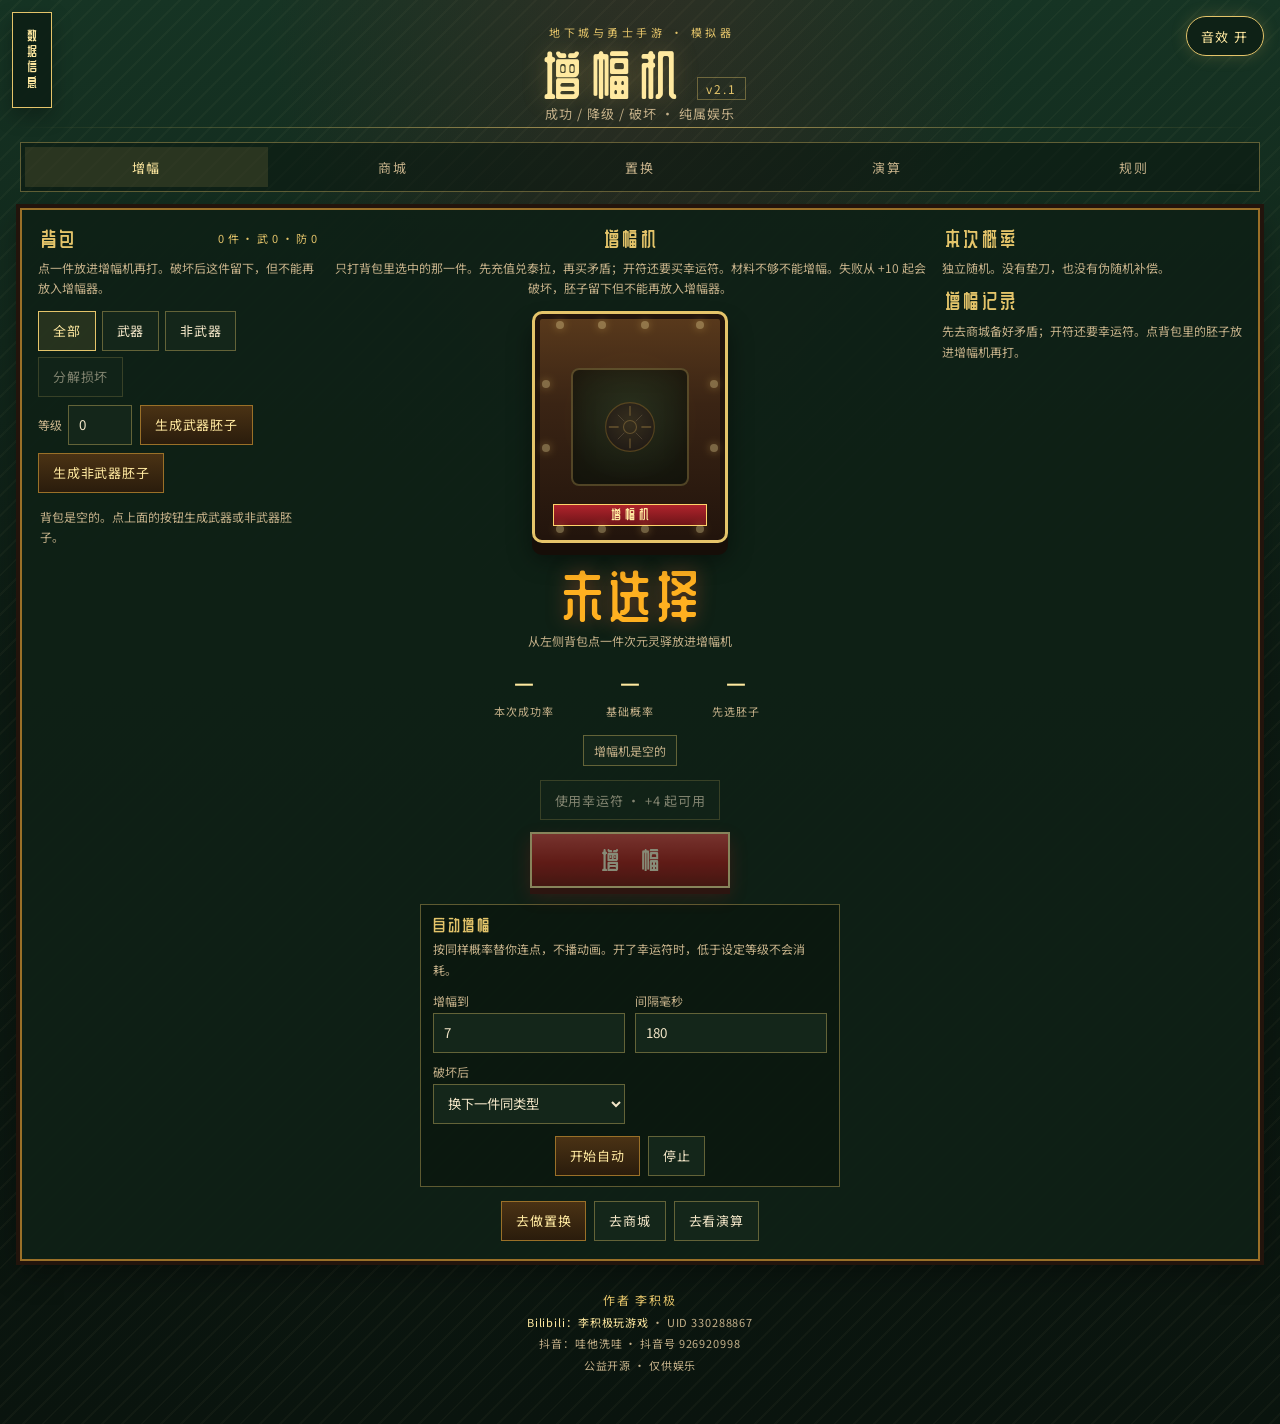
==== commit 96d82ace: "Release v2.1 with coupon-based RMB estimates, sidebar spend reset, and a highlighted 648 recharge. C" ====
--- a/index.html
+++ b/index.html
@@ -42,6 +42,7 @@
           <div class="pill">预估消耗泰拉 <span class="num" id="spentTera">0</span></div>
           <div class="pill">约等于装扮合成器 <span class="num" id="spentSynth">—</span></div>
           <div class="pill">预估消耗 RMB <span class="num" id="spentRmb">—</span></div>
+          <button type="button" class="btn danger hud-clear" id="btnClearSpent">清空消耗统计</button>
         </div>
       </section>
     </div>
@@ -52,7 +53,7 @@
       <div class="eyebrow">地下城与勇士手游 · 模拟器</div>
       <div class="hero-title">
         <h1>增幅机</h1>
-        <span class="ver">v2.0</span>
+        <span class="ver">v2.1</span>
       </div>
       <p>成功 / 降级 / 破坏 · 纯属娱乐</p>
     </header>
@@ -72,7 +73,6 @@
           <div class="bag-head">
             <h2>背包</h2>
             <span class="bag-summary" id="bagSummary"></span>
-            <button type="button" class="btn danger" id="btnClear">清空</button>
           </div>
           <p class="hint">点一件放进增幅机再打。破坏后这件留下，但不能再放入增幅器。</p>
           <div class="bag-filters">
@@ -161,8 +161,13 @@
 
     <section id="panel-shop" class="panel">
       <div class="block">
+        <h2>充值</h2>
+        <p class="hint">点一下立刻到账，不走真实支付。</p>
+        <div class="recharge-grid" id="rechargeBox"></div>
+      </div>
+      <div class="block">
         <h2>行情</h2>
-        <p class="hint">自己填单价，保存后全局生效。合成器标价打 9 折是到手泰拉；矛盾和幸运符按这里的单价用泰拉买。</p>
+        <p class="hint">自己填单价，保存后全局生效。合成器标价打 9 折是到手泰拉；矛盾和幸运符按这里的单价用泰拉买。人民币按固定 50 点券和充值档折算，不用填。</p>
         <p class="market-summary" id="marketSummary"></p>
         <div class="market-grid">
           <label>矛盾价值泰拉
@@ -179,11 +184,6 @@
           <button type="button" class="btn gold" id="btnMarketOk">保存行情</button>
         </div>
       </div>
-      <div class="block">
-        <h2>假充值</h2>
-        <p class="hint">点一下立刻到账，不走真实支付。</p>
-        <div class="recharge-grid" id="rechargeBox"></div>
-      </div>
       <div class="block" id="shopBuyArea">
         <h2>点券商城</h2>
         <p class="hint">用点券买。当前只卖装扮合成器，后续商品也加在这里。</p>
@@ -219,7 +219,7 @@
 
     <section id="panel-calc" class="panel">
       <h2>期望消耗演算</h2>
-      <p class="hint">按你填的类型、件数、起始和目标来算。破坏后新胚子从 0 重来；置换后胚子回到起始等级，下一件接着打。开了幸运符时，低于设定等级不会消耗。中位数比平均数更接近普通人的花费。泰拉、合成器和人民币按行情里填的单价折算。</p>
+      <p class="hint">按你填的类型、件数、起始和目标来算。破坏后新胚子从 0 重来；置换后胚子回到起始等级，下一件接着打。开了幸运符时，低于设定等级不会消耗。中位数比平均数更接近普通人的花费。泰拉和合成器按行情折算；人民币按 50 点券和充值档估算。</p>
       <div class="preset-grid" id="mcPresets"></div>
       <div class="form-grid">
         <label>胚子类型
@@ -261,7 +261,7 @@
         <p><b>置换</b>：部位对应（武器胚子只能换武器），且胚子等级必须更高。互换后对调，胚子留下。</p>
         <p><b>矛盾消耗</b>：按规则表逐档扣除。灰色行为估算值。金币按矛盾×2000 计算。</p>
         <p><b>随机</b>：每次独立抽样，无垫刀、无补偿池。</p>
-        <p><b>充值 / 商城</b>：假充值点一下到账点券。点券商城买装扮合成器，合成器打 9 折兑泰拉；泰拉商城按行情买矛盾和幸运符。增幅要先有对应材料，不够不能打。清空背包不会清资产。</p>
+        <p><b>充值 / 商城</b>：假充值点一下到账点券。点券商城买装扮合成器，合成器打 9 折兑泰拉；泰拉商城按行情买矛盾和幸运符。增幅要先有对应材料，不够不能打。侧栏可以分别清空资产和消耗统计。</p>
       </div>
       <div class="value-table-wrap">
         <table class="value-table" id="offTable"></table>
--- a/css/styles.css
+++ b/css/styles.css
@@ -256,12 +256,33 @@
   min-height: 84px;
   cursor: pointer;
   transition: 0.15s ease;
+  position: relative;
 }
 .recharge-card:hover,
 .recharge-card:focus-visible {
   border-color: var(--gold);
   box-shadow: inset 0 0 16px rgba(214, 177, 90, 0.12);
   transform: translateY(-1px);
+}
+.recharge-card.hot {
+  border-color: var(--gold);
+  background: linear-gradient(180deg, rgba(228, 196, 106, 0.22), #1a2e1c 70%);
+  box-shadow: inset 0 0 20px rgba(214, 177, 90, 0.18), 0 0 16px rgba(228, 196, 106, 0.16);
+}
+.recharge-card.hot:hover,
+.recharge-card.hot:focus-visible {
+  border-color: var(--gold-bright);
+  box-shadow: inset 0 0 22px rgba(214, 177, 90, 0.24), 0 0 20px rgba(228, 196, 106, 0.22);
+}
+.recharge-card .hot-tag {
+  position: absolute;
+  top: 6px;
+  right: 6px;
+  font-size: 10px;
+  letter-spacing: 0.12em;
+  color: #1a1408;
+  background: var(--gold);
+  padding: 1px 6px;
 }
 .recharge-card .rmb {
   display: block;
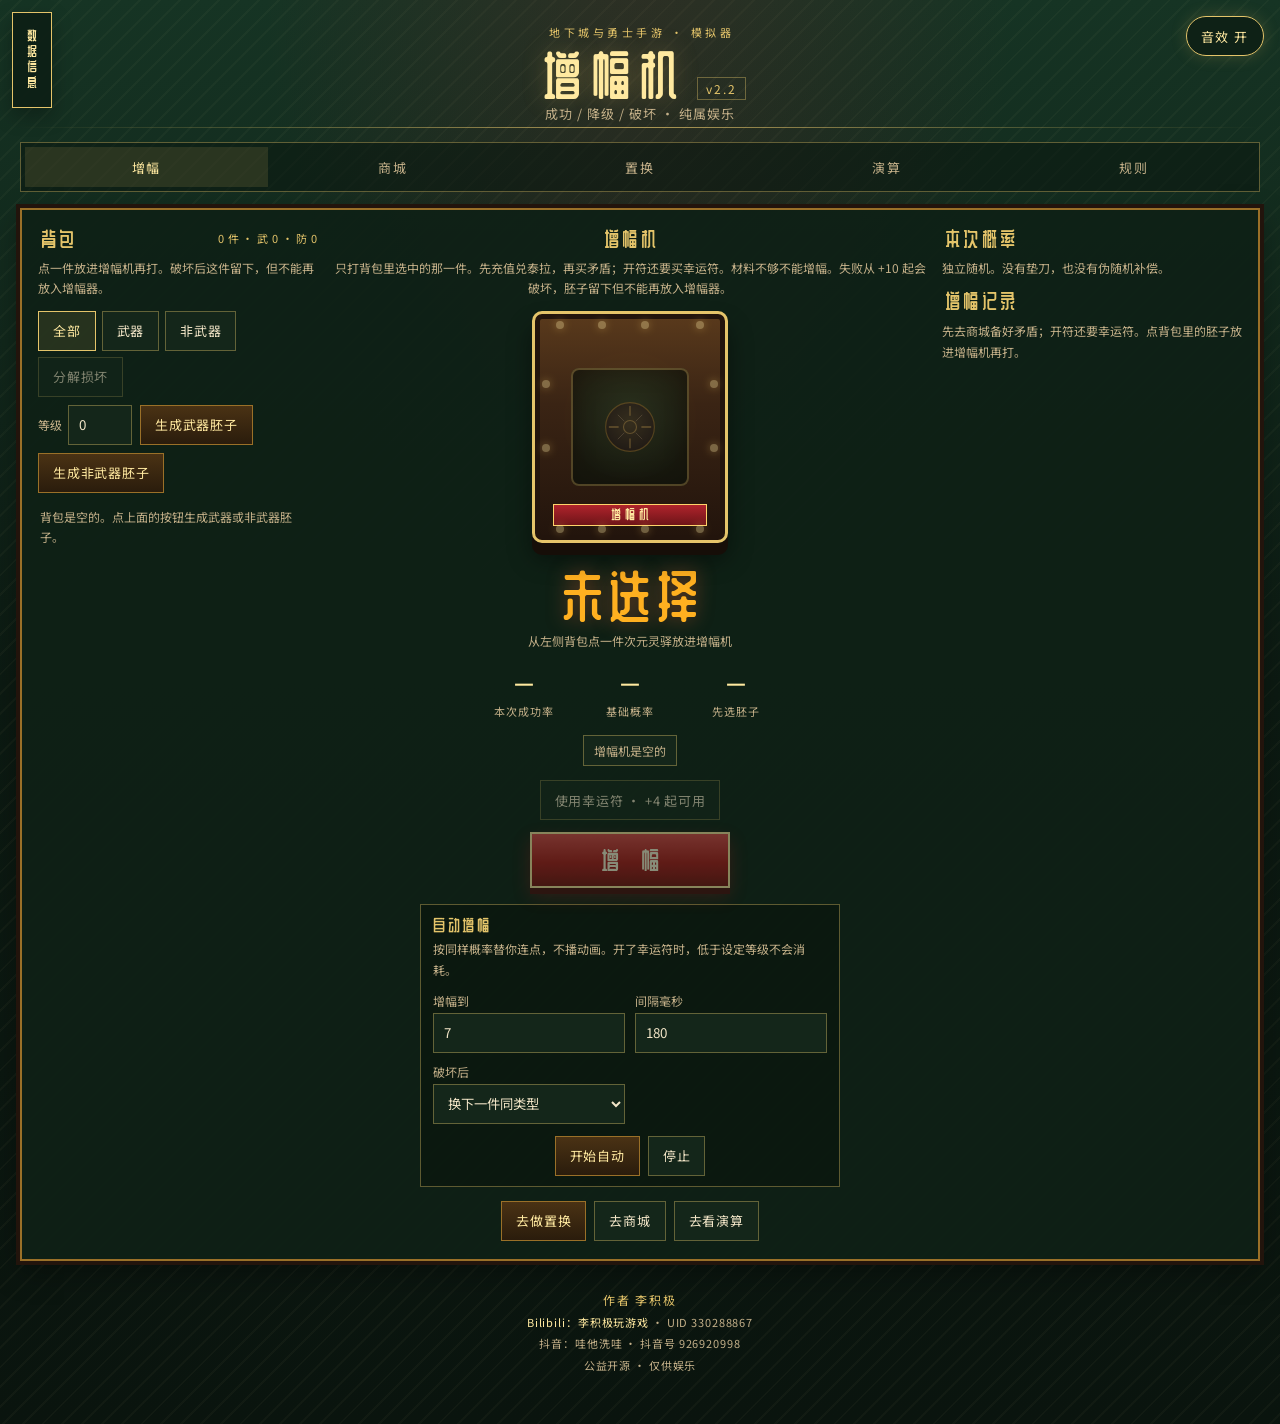
==== commit f639e80d: "Release v2.2 with an infinite wallet toggle in the data sidebar. Co-authored-by: Cursor <cursoragent" ====
--- a/index.html
+++ b/index.html
@@ -31,6 +31,7 @@
           <div class="pill">矛盾 <span class="num" id="walCrystal">0</span></div>
           <div class="pill">幸运符 <span class="num" id="walCharm">0</span></div>
           <div class="pill">已充值 RMB <span class="num" id="walRmb">0</span></div>
+          <button type="button" class="btn gold hud-clear" id="btnInfiniteWallet">无限资产 · 关</button>
           <button type="button" class="btn danger hud-clear" id="btnClearWallet">清空资产</button>
         </div>
       </section>
@@ -53,7 +54,7 @@
       <div class="eyebrow">地下城与勇士手游 · 模拟器</div>
       <div class="hero-title">
         <h1>增幅机</h1>
-        <span class="ver">v2.1</span>
+        <span class="ver">v2.2</span>
       </div>
       <p>成功 / 降级 / 破坏 · 纯属娱乐</p>
     </header>
@@ -261,7 +262,7 @@
         <p><b>置换</b>：部位对应（武器胚子只能换武器），且胚子等级必须更高。互换后对调，胚子留下。</p>
         <p><b>矛盾消耗</b>：按规则表逐档扣除。灰色行为估算值。金币按矛盾×2000 计算。</p>
         <p><b>随机</b>：每次独立抽样，无垫刀、无补偿池。</p>
-        <p><b>充值 / 商城</b>：假充值点一下到账点券。点券商城买装扮合成器，合成器打 9 折兑泰拉；泰拉商城按行情买矛盾和幸运符。增幅要先有对应材料，不够不能打。侧栏可以分别清空资产和消耗统计。</p>
+        <p><b>充值 / 商城</b>：假充值点一下到账点券。点券商城买装扮合成器，合成器打 9 折兑泰拉；泰拉商城按行情买矛盾和幸运符。增幅要先有对应材料，不够不能打。侧栏可开无限资产，也可分别清空资产和消耗统计。</p>
       </div>
       <div class="value-table-wrap">
         <table class="value-table" id="offTable"></table>
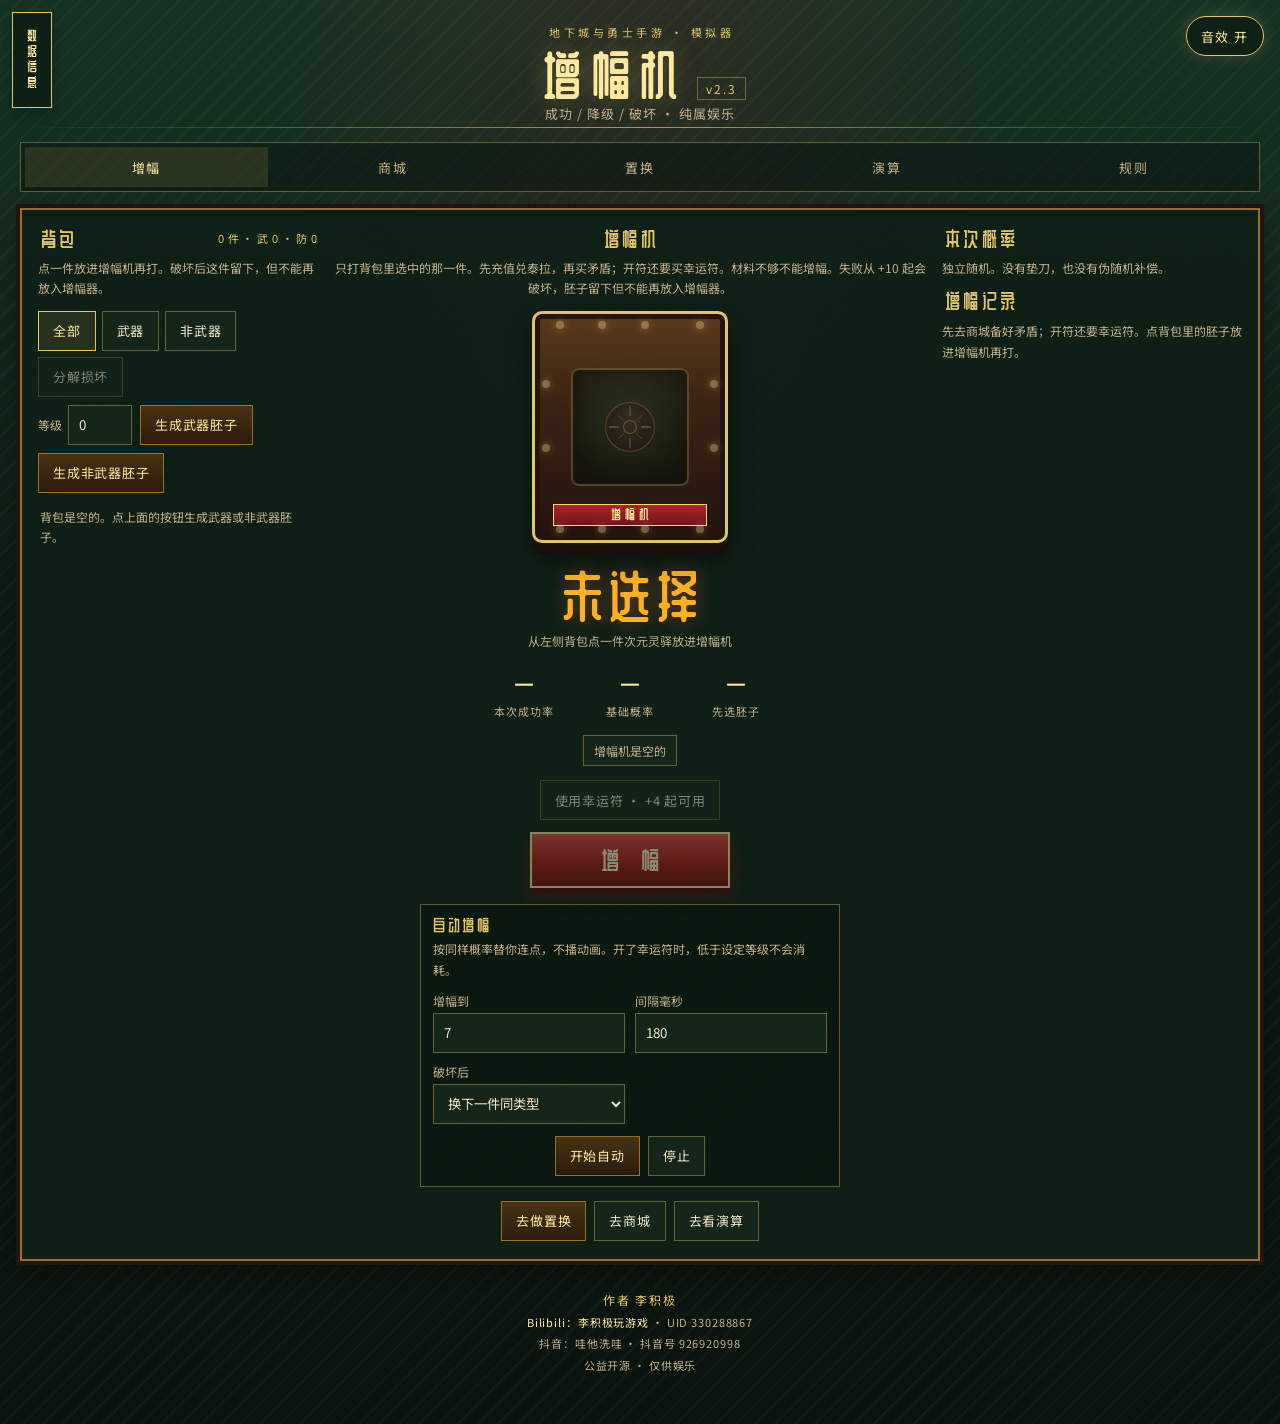
==== commit 6e446f09: "Release v2.3 with embryo start and per-slot gear levels in calc. Co-authored-by: Cursor <cursoragent" ====
--- a/index.html
+++ b/index.html
@@ -54,7 +54,7 @@
       <div class="eyebrow">地下城与勇士手游 · 模拟器</div>
       <div class="hero-title">
         <h1>增幅机</h1>
-        <span class="ver">v2.2</span>
+        <span class="ver">v2.3</span>
       </div>
       <p>成功 / 降级 / 破坏 · 纯属娱乐</p>
     </header>
@@ -220,20 +220,11 @@
 
     <section id="panel-calc" class="panel">
       <h2>期望消耗演算</h2>
-      <p class="hint">按你填的类型、件数、起始和目标来算。破坏后新胚子从 0 重来；置换后胚子回到起始等级，下一件接着打。开了幸运符时，低于设定等级不会消耗。中位数比平均数更接近普通人的花费。泰拉和合成器按行情折算；人民币按 50 点券和充值档估算。</p>
+      <p class="hint">手头胚子从起始等级往上打；身上低于目标的部位才算。置换后胚子变成该部位原来的等级，下一件接着打。破坏后新胚子从 0 重来。身上增幅和置换页是同一份。</p>
       <div class="preset-grid" id="mcPresets"></div>
       <div class="form-grid">
-        <label>胚子类型
-          <select id="mcType">
-            <option value="weapon">武器</option>
-            <option value="gear">非武器</option>
-          </select>
-        </label>
-        <label>演算几件
-          <input type="number" id="mcCount" min="1" max="12" value="1" />
-        </label>
-        <label>起始等级
-          <input type="number" id="mcStart" min="0" max="19" value="0" />
+        <label>胚子起始
+          <input type="number" id="mcEmbryo" min="0" max="19" value="0" />
         </label>
         <label>目标等级
           <input type="number" id="mcTarget" min="1" max="20" value="10" />
@@ -244,6 +235,19 @@
         <label id="mcCharmFromWrap" hidden>几级前不用符
           <input type="number" id="mcCharmFrom" min="0" max="20" value="4" />
         </label>
+      </div>
+      <div class="mc-gear">
+        <div class="mc-gear-head">
+          <h3>身上增幅</h3>
+          <div class="mc-fill">
+            <label>全部设为
+              <input type="number" id="mcFillLv" min="0" max="20" value="10" inputmode="numeric" />
+            </label>
+            <button type="button" class="btn" id="btnMcFill">套用</button>
+          </div>
+        </div>
+        <div class="mc-gear-grid" id="mcGearGrid"></div>
+        <p class="mc-need" id="mcNeed"></p>
       </div>
       <div class="btn-row">
         <button type="button" class="btn" id="btnMcCharm">演算用幸运符 · 关</button>
--- a/css/styles.css
+++ b/css/styles.css
@@ -1101,6 +1101,92 @@
   grid-template-columns: 1fr 1fr;
   gap: 8px;
   margin-bottom: 14px;
+}
+.mc-gear {
+  margin: 4px 0 14px;
+}
+.mc-gear-head {
+  display: flex;
+  align-items: flex-end;
+  justify-content: space-between;
+  gap: 10px;
+  margin-bottom: 8px;
+  flex-wrap: wrap;
+}
+.mc-gear-head h3 {
+  font-family: var(--display);
+  font-size: 16px;
+  font-weight: 400;
+  letter-spacing: 0.14em;
+  color: var(--gold);
+  margin: 0;
+}
+.mc-fill {
+  display: flex;
+  align-items: flex-end;
+  gap: 8px;
+}
+.mc-fill label {
+  display: flex;
+  flex-direction: column;
+  gap: 4px;
+  font-size: 12px;
+  color: var(--ink-dim);
+}
+.mc-fill input {
+  width: 4.2em;
+  min-height: 36px;
+  background: #14261a;
+  border: 1px solid var(--line);
+  color: var(--ink);
+  padding: 6px 8px;
+  font: inherit;
+}
+.mc-gear-grid {
+  display: grid;
+  grid-template-columns: repeat(4, 1fr);
+  gap: 8px;
+}
+.mc-slot {
+  display: flex;
+  align-items: center;
+  justify-content: space-between;
+  gap: 6px;
+  border: 1px solid var(--line);
+  background: #14261a;
+  padding: 8px 8px 8px 10px;
+  min-width: 0;
+}
+.mc-slot span:first-child {
+  font-size: 12px;
+  color: var(--ink-dim);
+  overflow: hidden;
+  text-overflow: ellipsis;
+  white-space: nowrap;
+}
+.mc-slot .num {
+  display: flex;
+  align-items: center;
+  color: var(--amp);
+  font-family: var(--display);
+  font-size: 18px;
+}
+.mc-slot input {
+  width: 2.6em;
+  min-width: 0;
+  background: #0e1c12;
+  border: 1px solid var(--line);
+  color: var(--amp);
+  font: inherit;
+  font-size: 18px;
+  padding: 2px 4px;
+}
+.mc-need {
+  margin: 8px 0 0;
+  font-size: 12px;
+  color: var(--gold);
+  letter-spacing: 0.04em;
+  line-height: 1.55;
 }
 .metric {
   display: grid;
@@ -1668,6 +1754,7 @@
   }
   .slots { grid-template-columns: repeat(2, 1fr); }
   .preset-grid, .metric, .form-grid, .auto-grid { grid-template-columns: 1fr 1fr; }
+  .mc-gear-grid { grid-template-columns: repeat(2, 1fr); }
   .recharge-grid, .goods-grid { grid-template-columns: repeat(2, 1fr); }
   button.btn.gold.btn-amp { width: 100%; max-width: 280px; }
   .amp-result-title { font-size: 30px; letter-spacing: 0.16em; text-indent: 0.16em; }
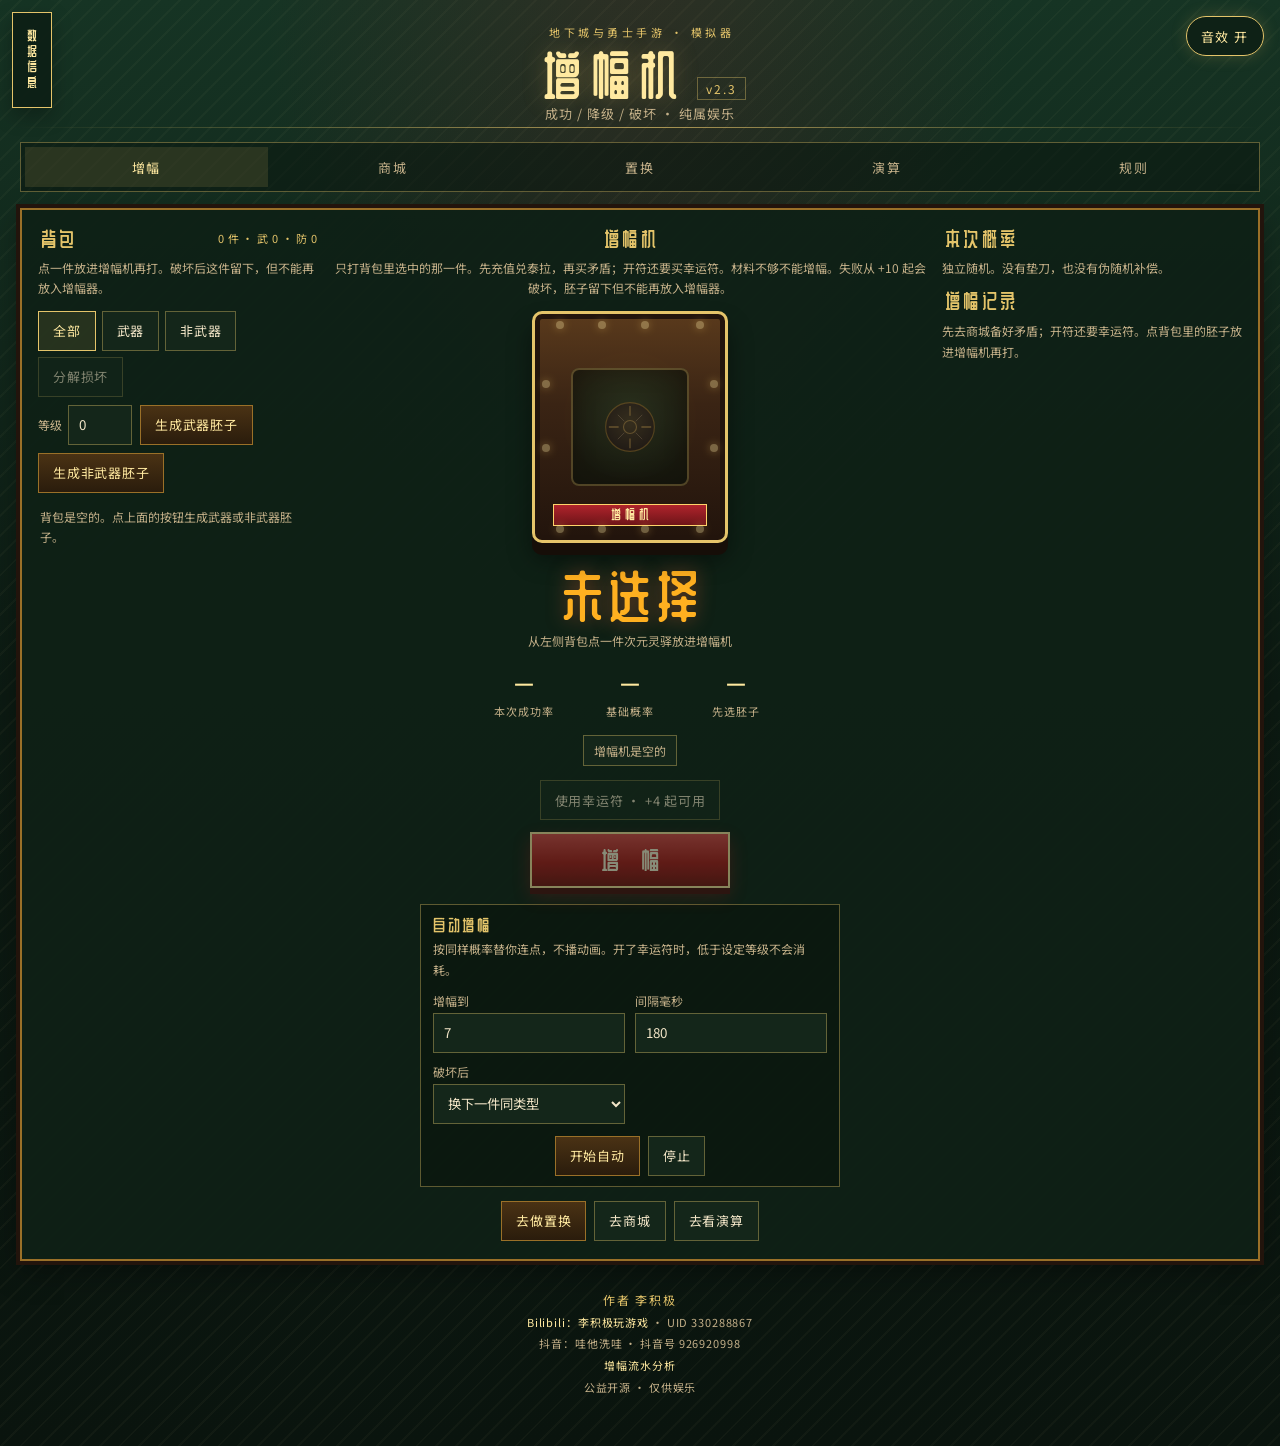
==== commit bbac457b: "Add a standalone amplify log analysis page linked from the simulator footer. Co-authored-by: Cursor " ====
--- a/index.html
+++ b/index.html
@@ -277,6 +277,7 @@
       <p class="note-author">作者 李积极</p>
       <p><a href="https://space.bilibili.com/330288867" target="_blank" rel="noopener noreferrer">Bilibili：李积极玩游戏</a> · UID 330288867</p>
       <p>抖音：哇他洗哇 · 抖音号 926920998</p>
+      <p><a href="log.html">增幅流水分析</a></p>
       <p>公益开源 · 仅供娱乐</p>
     </footer>
   </div>
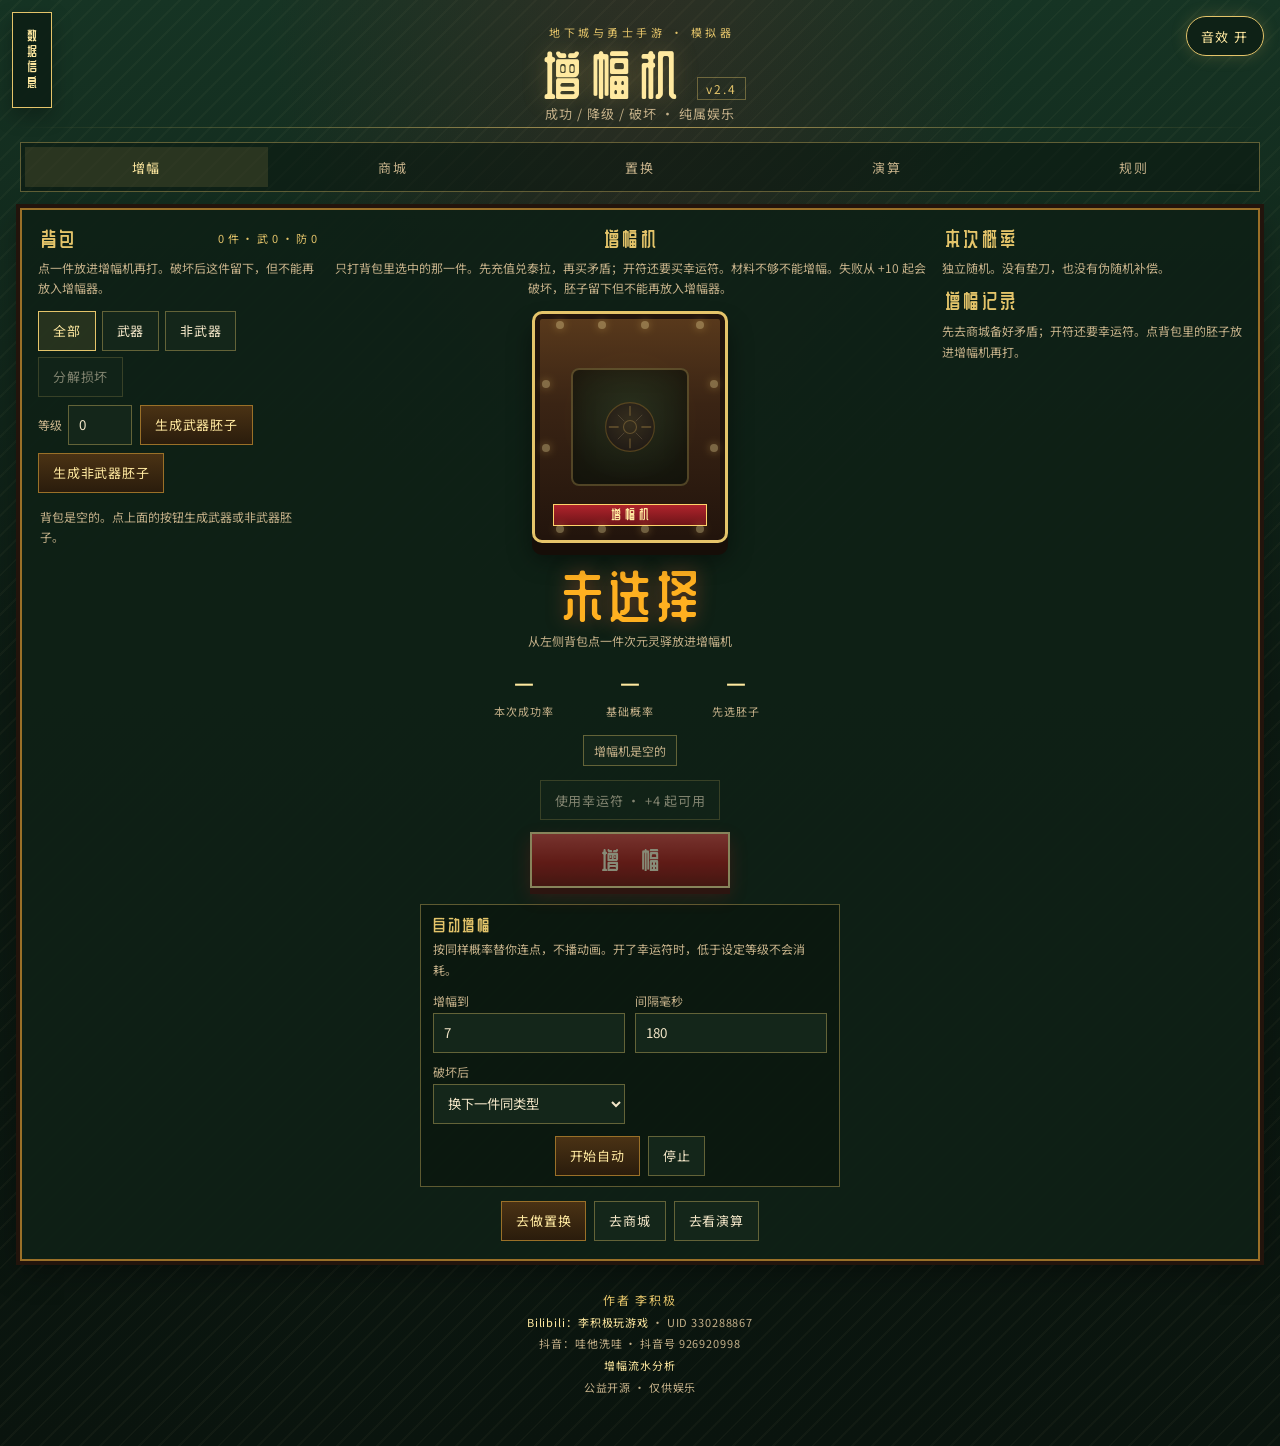
==== commit 41bd7865: "Release v2.4 with log verdict ranges written as 6-7 instead of +6. Co-authored-by: Cursor <cursorage" ====
--- a/index.html
+++ b/index.html
@@ -54,7 +54,7 @@
       <div class="eyebrow">地下城与勇士手游 · 模拟器</div>
       <div class="hero-title">
         <h1>增幅机</h1>
-        <span class="ver">v2.3</span>
+        <span class="ver">v2.4</span>
       </div>
       <p>成功 / 降级 / 破坏 · 纯属娱乐</p>
     </header>
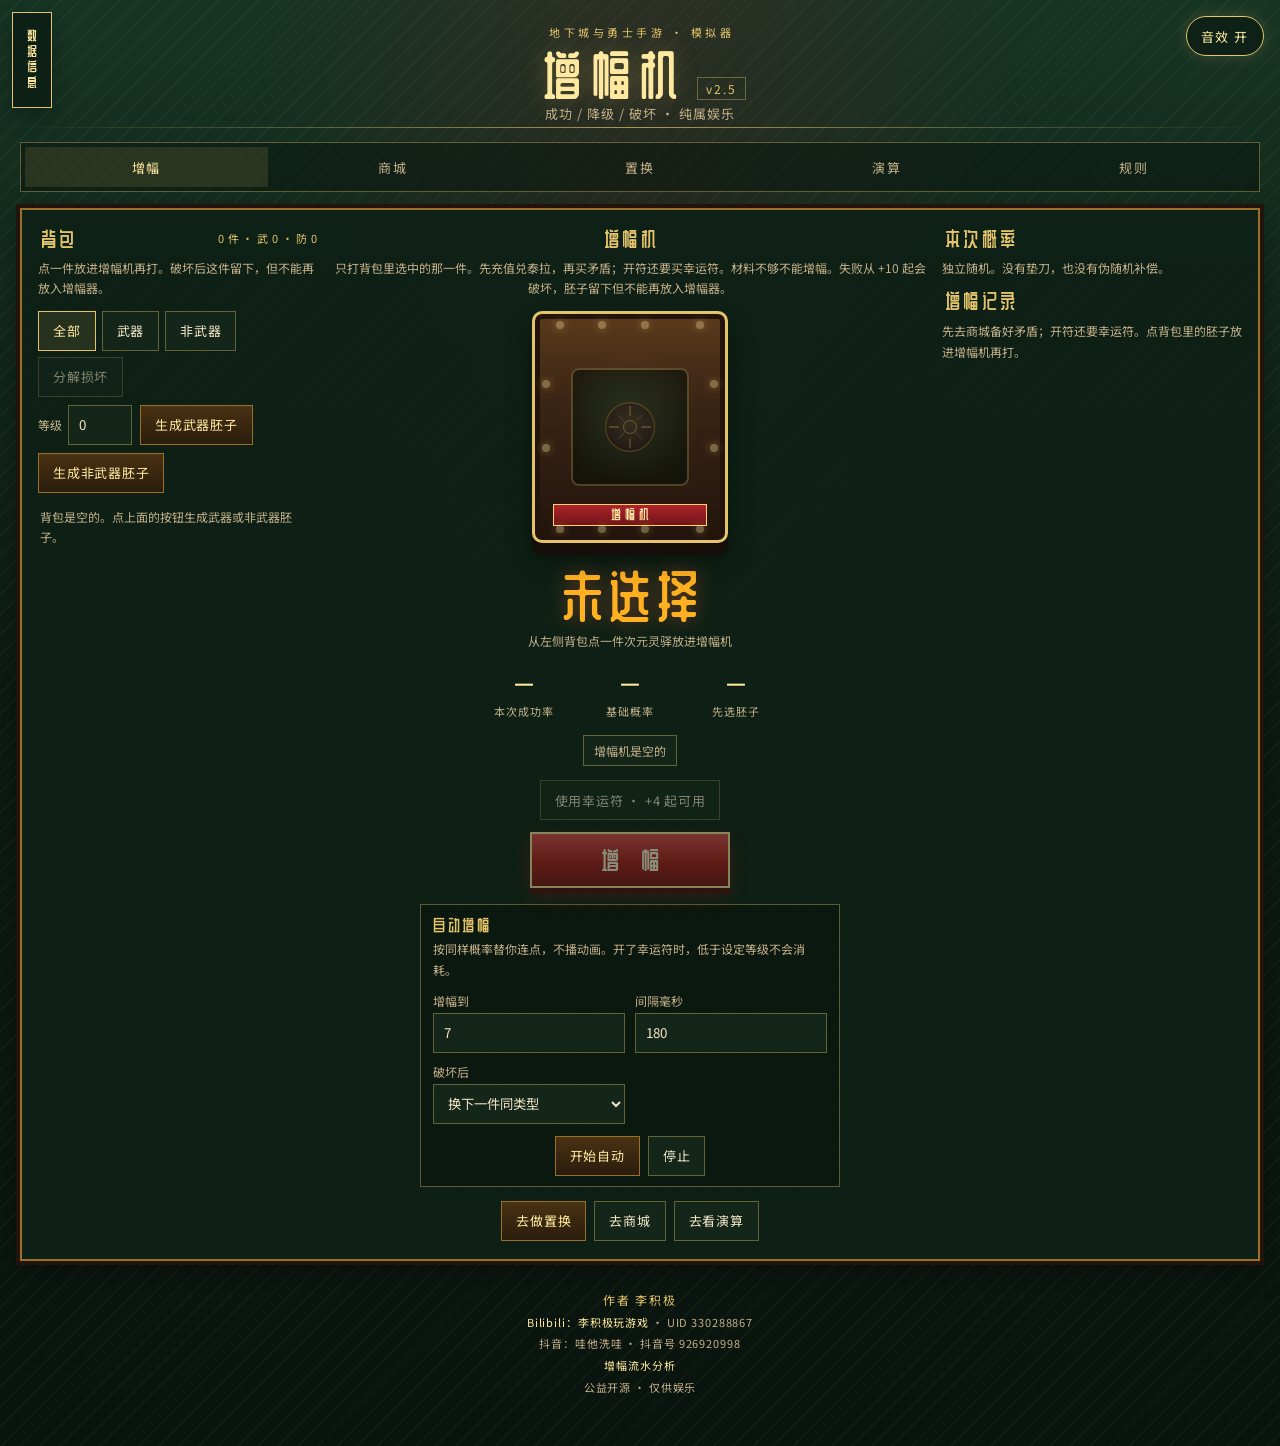
==== commit 1f77ab9b: "Release v2.5 so 11 to 12 with a charm is 33 percent. Co-authored-by: Cursor <cursoragent@cursor.com>" ====
--- a/index.html
+++ b/index.html
@@ -54,7 +54,7 @@
       <div class="eyebrow">地下城与勇士手游 · 模拟器</div>
       <div class="hero-title">
         <h1>增幅机</h1>
-        <span class="ver">v2.4</span>
+        <span class="ver">v2.5</span>
       </div>
       <p>成功 / 降级 / 破坏 · 纯属娱乐</p>
     </header>
@@ -262,7 +262,7 @@
       <div class="rules">
         <p><b>对象</b>：装备不能直接增幅，只打次元灵驿，再把等级置换到身上。</p>
         <p><b>三种结果</b>：成功 +1；失败按档位降级或破坏。没有「维持」。破坏后胚子留在背包，不能再放进增幅机，材料不返还。0～3 必成；4～6 失败降 1 级；7～9 失败降 3 级；10 起失败破坏。</p>
-        <p><b>幸运符</b>：+4 起可用。12 级前 +5%，12 上 13 起基础 20%、带符 22%。消耗：10 级前每级 1 张，10～12 每级 2 张，12～16 每级 4 张，16～20 每级 8 张。</p>
+        <p><b>幸运符</b>：+4 起可用。10 上 11 及更低 +5%；11 上 12 带符 33%；12 上 13 起基础 20%、带符 22%。消耗：10 级前每级 1 张，10～12 每级 2 张，12～16 每级 4 张，16～20 每级 8 张。</p>
         <p><b>置换</b>：部位对应（武器胚子只能换武器），且胚子等级必须更高。互换后对调，胚子留下。</p>
         <p><b>矛盾消耗</b>：按规则表逐档扣除。灰色行为估算值。金币按矛盾×2000 计算。</p>
         <p><b>随机</b>：每次独立抽样，无垫刀、无补偿池。</p>
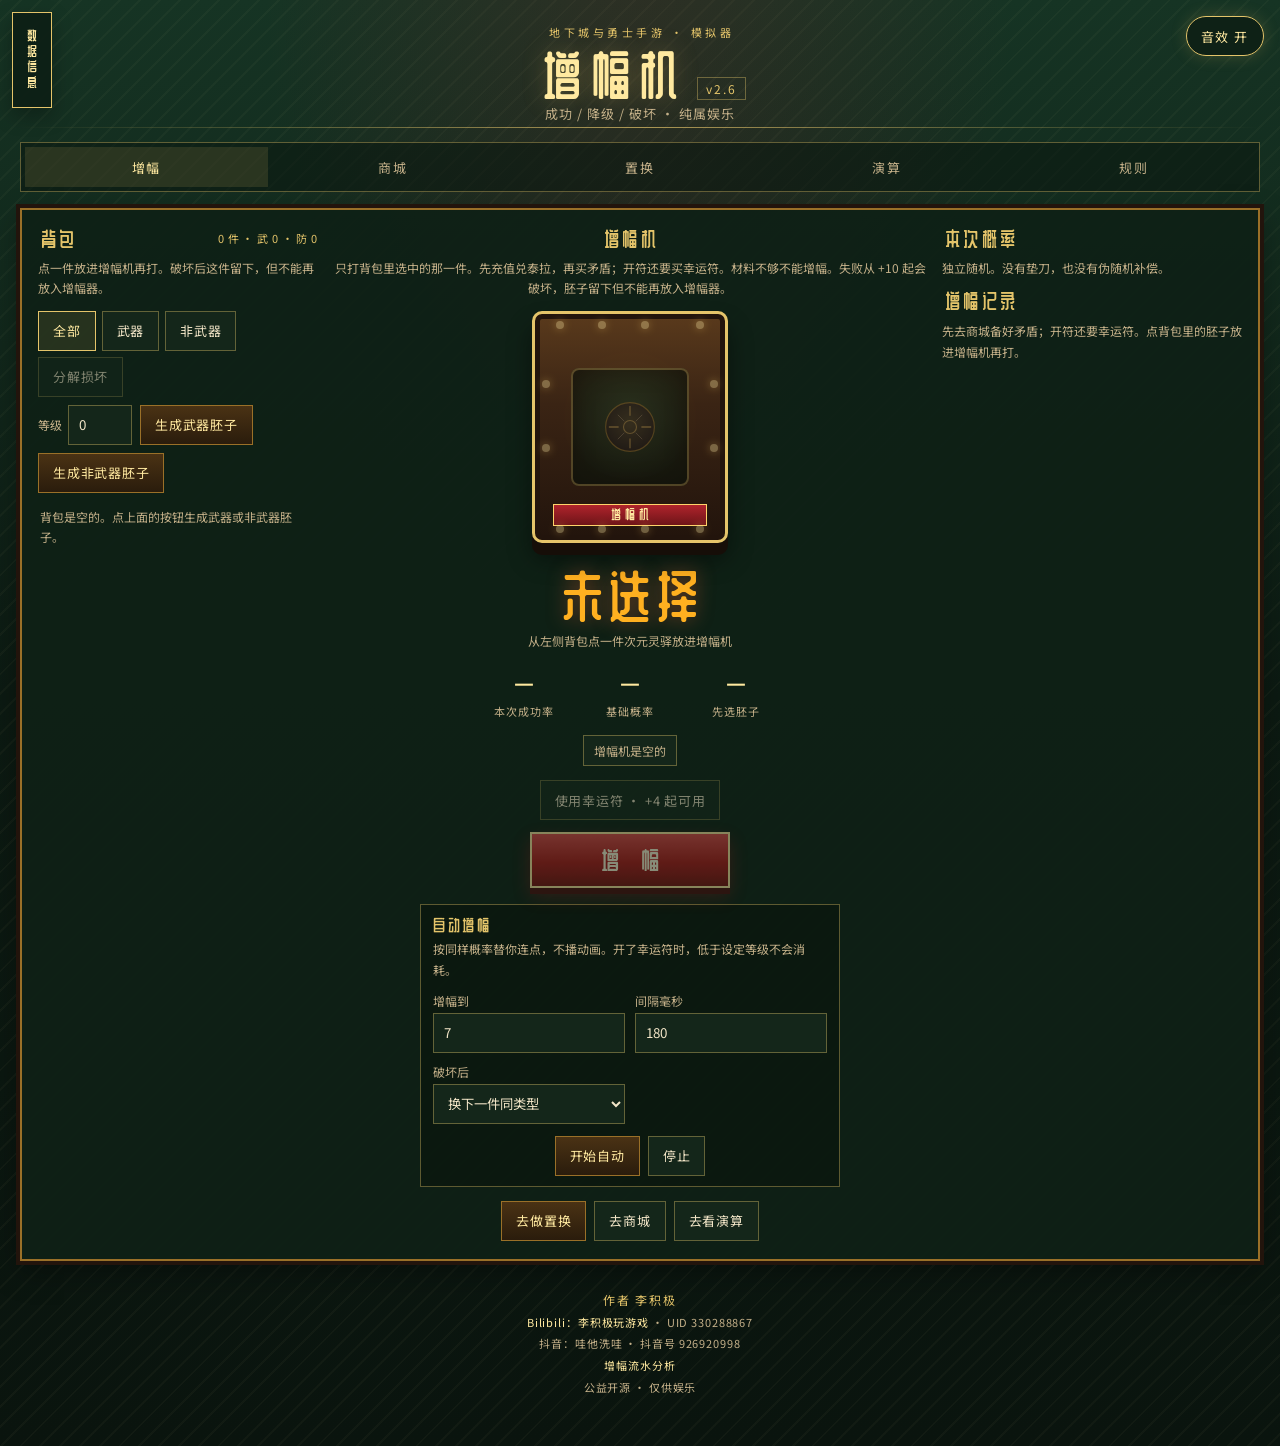
==== commit 039deb58: "Release v2.6 with 484 crystal for gear 11 to 12. Co-authored-by: Cursor <cursoragent@cursor.com>" ====
--- a/index.html
+++ b/index.html
@@ -54,7 +54,7 @@
       <div class="eyebrow">地下城与勇士手游 · 模拟器</div>
       <div class="hero-title">
         <h1>增幅机</h1>
-        <span class="ver">v2.5</span>
+        <span class="ver">v2.6</span>
       </div>
       <p>成功 / 降级 / 破坏 · 纯属娱乐</p>
     </header>
